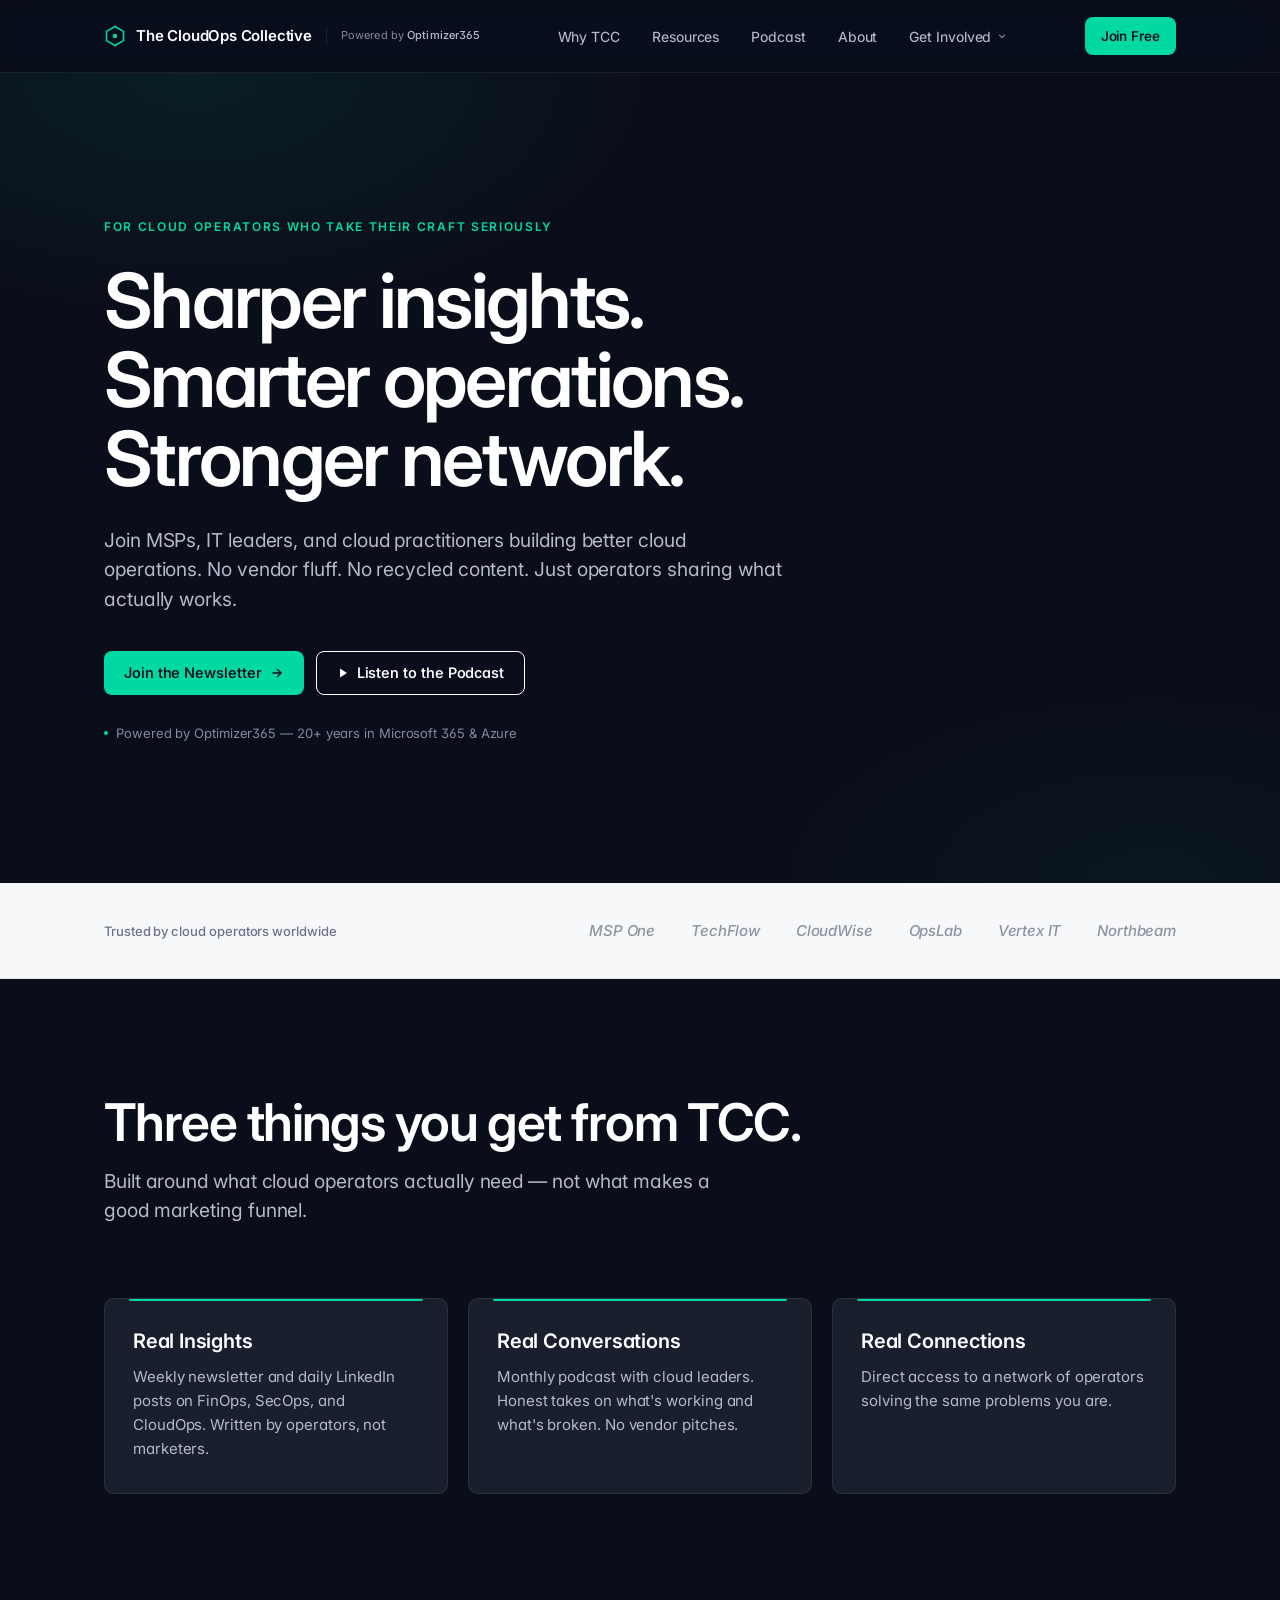
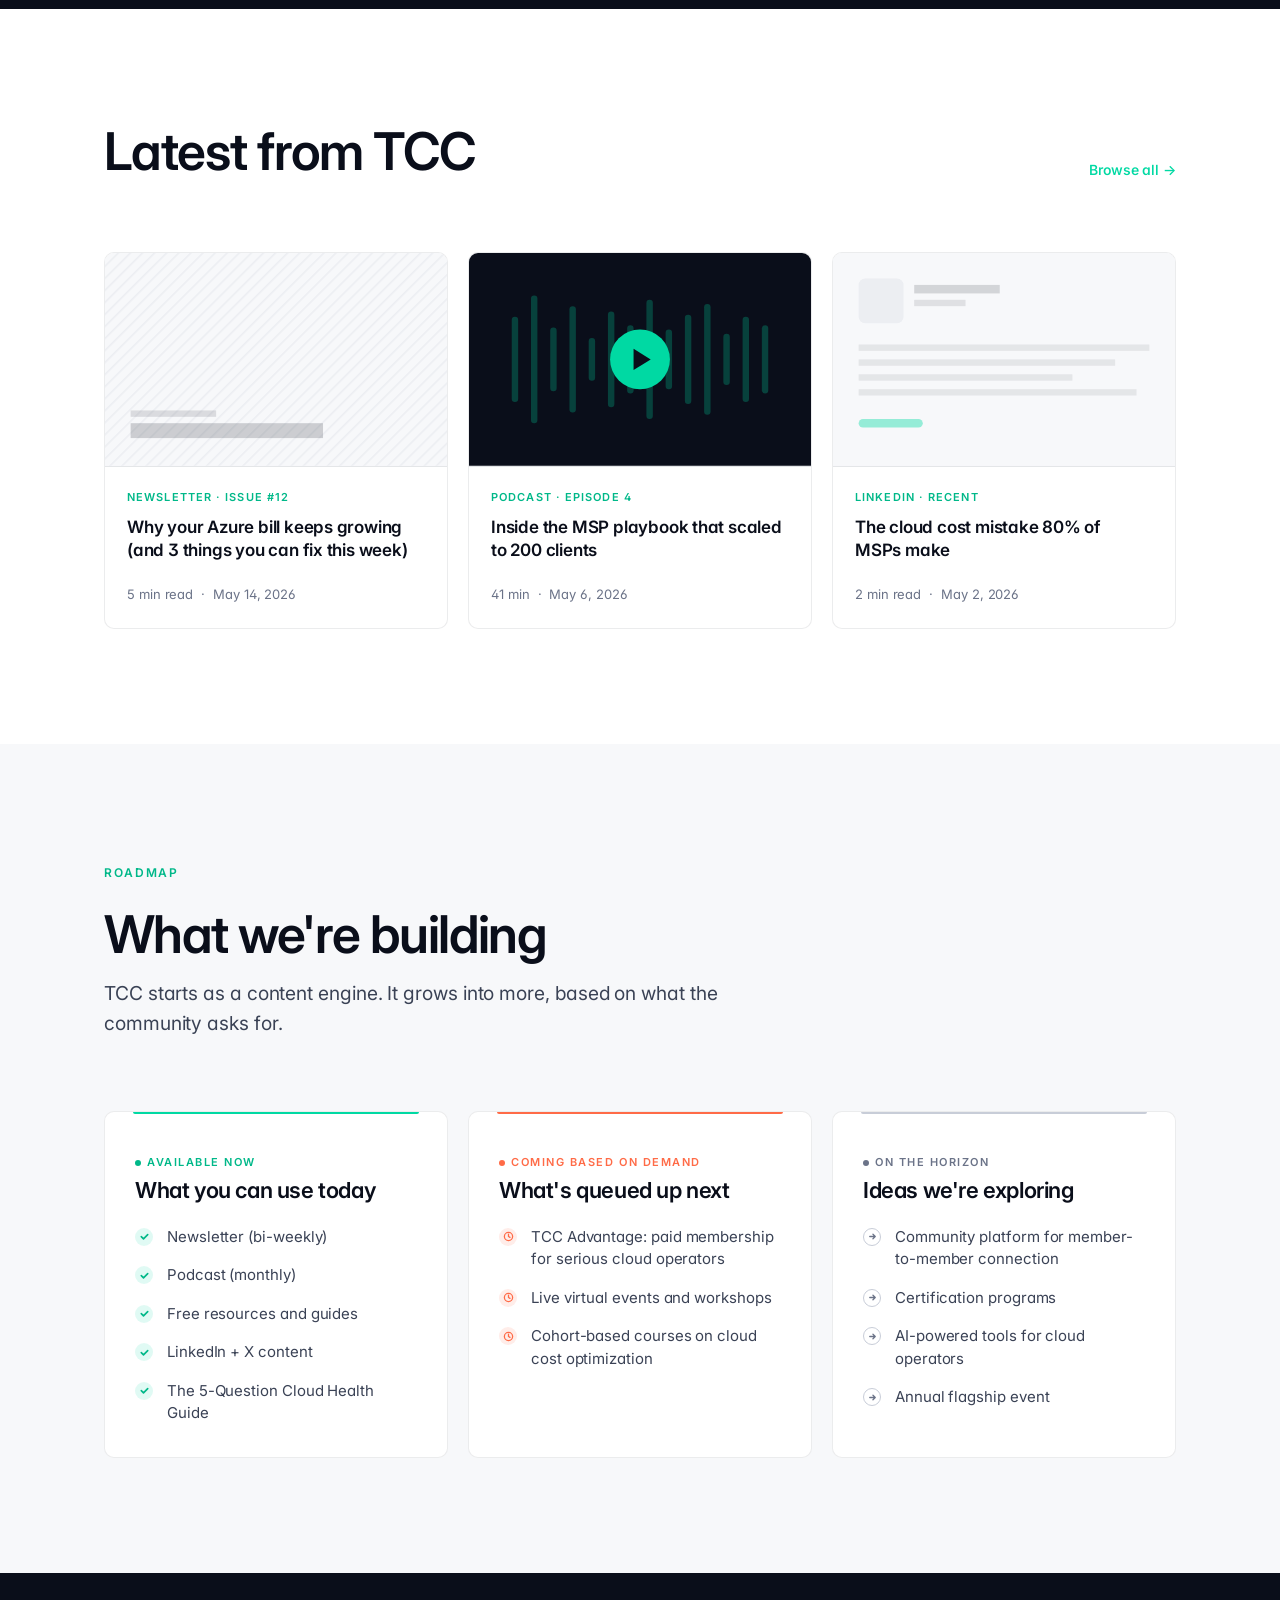
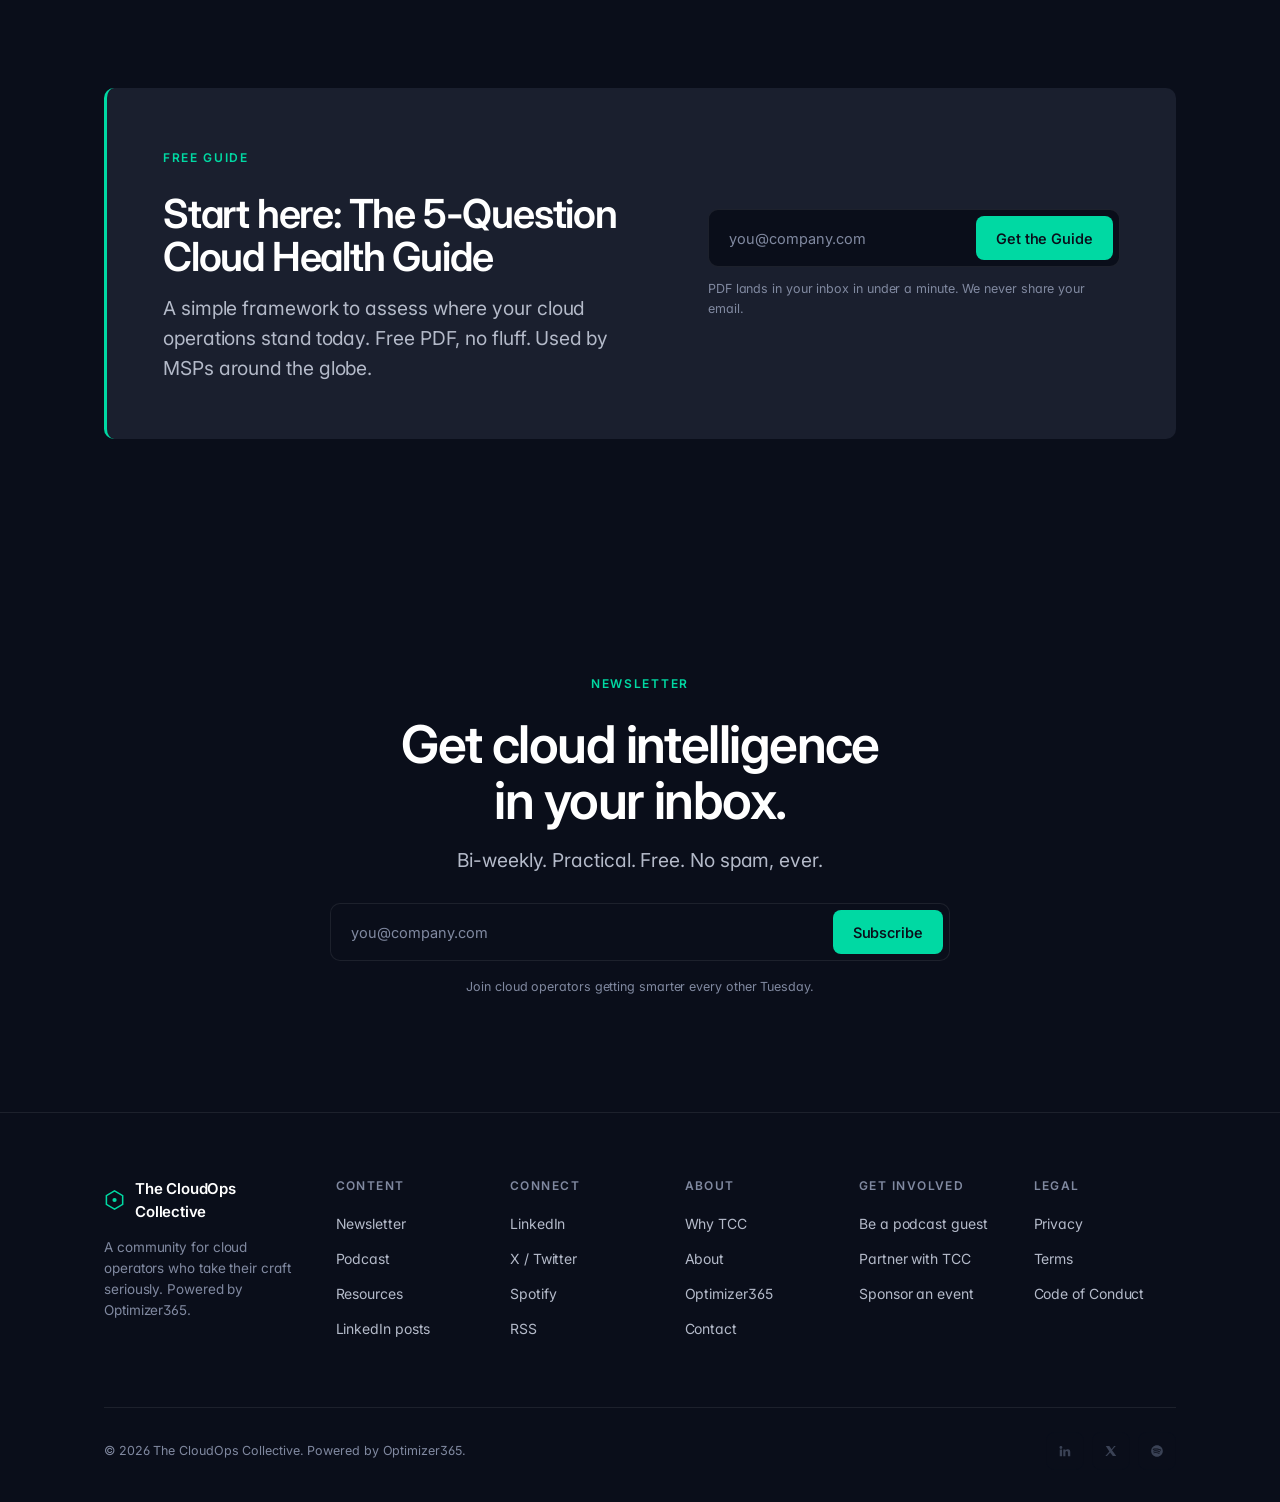
==== index.html @ e5b8a20f "Add files via upload" ====
<!doctype html>
<html lang="en">
<head>
  <meta charset="utf-8" />
  <meta name="viewport" content="width=device-width, initial-scale=1" />
  <title>The CloudOps Collective — Sharper insights for cloud operators</title>
  <meta name="description" content="A community for MSPs, IT leaders, and cloud practitioners. Newsletter, podcast, and resources from operators in the trenches. Powered by Optimizer365." />
  <link rel="preconnect" href="https://fonts.googleapis.com" />
  <link rel="preconnect" href="https://fonts.gstatic.com" crossorigin />
  <link href="https://fonts.googleapis.com/css2?family=Inter:wght@400;450;500;550;600;700&display=swap" rel="stylesheet" />
  <link rel="stylesheet" href="styles.css" />
</head>
<body data-screen-label="01 Homepage">

  <!-- ===== NAV ===== -->
  <header class="nav" role="banner">
    <div class="nav-inner">
      <div class="nav-brand">
        <a class="nav-logo" href="index.html" aria-label="The CloudOps Collective — Home">
          <span class="logo-mark">
            <svg viewBox="0 0 22 22" aria-hidden="true">
              <path d="M11 1.5l8.5 4.9v9.2L11 20.5 2.5 15.6V6.4L11 1.5z" fill="none" stroke="#00D9A3" stroke-width="1.6"/>
              <circle cx="11" cy="11" r="2.2" fill="#00D9A3"/>
            </svg>
          </span>
          <span>The CloudOps Collective</span>
        </a>
        <span class="nav-powered">Powered by <b>Optimizer365</b></span>
      </div>
      <nav aria-label="Primary">
        <ul class="nav-links">
          <li><a href="why.html">Why TCC</a></li>
          <li><a href="resources.html">Resources</a></li>
          <li><a href="podcast.html">Podcast</a></li>
          <li><a href="about.html">About</a></li>
          <li class="nav-item-dropdown">
            <a href="#" class="nav-dropdown-trigger" aria-haspopup="true" aria-expanded="false">Get Involved<svg class="chev" viewBox="0 0 12 12" fill="none" aria-hidden="true"><path d="M3 5l3 3 3-3" stroke="currentColor" stroke-width="1.5" stroke-linecap="round" stroke-linejoin="round"/></svg></a>
            <div class="nav-dropdown" role="menu">
              <a class="nav-dropdown-item" href="podcast-guest.html" role="menuitem">
                <span class="dd-icon"><svg viewBox="0 0 24 24" fill="none" aria-hidden="true"><rect x="9" y="3" width="6" height="12" rx="3" stroke="currentColor" stroke-width="1.6"/><path d="M5 11a7 7 0 0014 0M12 18v3M9 21h6" stroke="currentColor" stroke-width="1.6" stroke-linecap="round"/></svg></span>
                <span class="dd-text"><b>Be a podcast guest</b><em>Share your story on the show</em></span>
              </a>
              <a class="nav-dropdown-item" href="partner.html" role="menuitem">
                <span class="dd-icon"><svg viewBox="0 0 24 24" fill="none" aria-hidden="true"><path d="M3 12l4-4 3 3 4-4 4 4 3-3" stroke="currentColor" stroke-width="1.6" stroke-linecap="round" stroke-linejoin="round"/><path d="M12 11l2 2-2 2-2-2 2-2z" stroke="currentColor" stroke-width="1.6" stroke-linejoin="round"/><path d="M9 16l3 3 3-3" stroke="currentColor" stroke-width="1.6" stroke-linecap="round" stroke-linejoin="round"/></svg></span>
                <span class="dd-text"><b>Partner with TCC</b><em>Collaborate on content and events</em></span>
              </a>
              <a class="nav-dropdown-item" href="sponsor-event.html" role="menuitem">
                <span class="dd-icon"><svg viewBox="0 0 24 24" fill="none" aria-hidden="true"><rect x="4" y="5" width="16" height="15" rx="2" stroke="currentColor" stroke-width="1.6"/><path d="M4 9h16M9 3v4M15 3v4" stroke="currentColor" stroke-width="1.6" stroke-linecap="round"/></svg></span>
                <span class="dd-text"><b>Sponsor an event</b><em>Roundtables, meetups, summit</em></span>
              </a>
            </div>
          </li>
        </ul>
      </nav>
      <div class="nav-cta">
        <a class="btn btn-primary btn-sm" href="#newsletter">Join Free</a>
        <button class="nav-toggle" aria-label="Toggle menu" aria-expanded="false"><span></span></button>
      </div>
    </div>
  </header>

  <!-- ===== HERO ===== -->
  <section class="hero bg-dark">
    <div class="container hero-inner">
      <span class="eyebrow reveal">For cloud operators who take their craft seriously</span>
      <h1 class="h-hero reveal">Sharper insights.<br/>Smarter operations.<br/>Stronger network.</h1>
      <p class="lede reveal" style="margin-top:28px; max-width:680px;">
        Join MSPs, IT leaders, and cloud practitioners building better cloud operations.
        No vendor fluff. No recycled content. Just operators sharing what actually works.
      </p>
      <div class="btn-row reveal" style="margin-top:36px;">
        <a class="btn btn-primary" href="#newsletter">
          Join the Newsletter
          <svg width="14" height="14" viewBox="0 0 14 14" fill="none" aria-hidden="true"><path d="M3 7h8m0 0L7.5 3.5M11 7l-3.5 3.5" stroke="currentColor" stroke-width="1.5" stroke-linecap="round" stroke-linejoin="round"/></svg>
        </a>
        <a class="btn btn-outline" href="podcast.html">
          <svg width="12" height="12" viewBox="0 0 12 12" fill="currentColor" aria-hidden="true"><path d="M3 1.5v9l7-4.5z"/></svg>
          Listen to the Podcast
        </a>
      </div>
      <div class="hero-meta reveal">
        <span class="dot"></span>
        Powered by Optimizer365 — 20+ years in Microsoft 365 &amp; Azure
      </div>
    </div>
  </section>

  <!-- ===== TRUST STRIP ===== -->
  <section class="bg-soft trust">
    <div class="container">
      <div class="trust-inner">
        <span class="trust-label">Trusted by cloud operators worldwide</span>
        <div class="trust-logos">
          <span>MSP One</span>
          <span>TechFlow</span>
          <span>CloudWise</span>
          <span>OpsLab</span>
          <span>Vertex IT</span>
          <span>Northbeam</span>
        </div>
      </div>
    </div>
  </section>

  <!-- ===== WHAT YOU GET ===== -->
  <section class="bg-dark">
    <div class="container">
      <div class="section-head reveal">
        <h2 class="h-section">Three things you get from TCC.</h2>
        <p class="lede">Built around what cloud operators actually need — not what makes a good marketing funnel.</p>
      </div>
      <div class="cards-3">
        <article class="card reveal">
          <h3 class="h-card">Real Insights</h3>
          <p class="card-body">Weekly newsletter and daily LinkedIn posts on FinOps, SecOps, and CloudOps. Written by operators, not marketers.</p>
        </article>
        <article class="card reveal">
          <h3 class="h-card">Real Conversations</h3>
          <p class="card-body">Monthly podcast with cloud leaders. Honest takes on what's working and what's broken. No vendor pitches.</p>
        </article>
        <article class="card reveal">
          <h3 class="h-card">Real Connections</h3>
          <p class="card-body">Direct access to a network of operators solving the same problems you are.</p>
        </article>
      </div>
    </div>
  </section>

  <!-- ===== LATEST CONTENT ===== -->
  <section class="bg-light">
    <div class="container">
      <div class="section-head reveal" style="display:flex; align-items:flex-end; justify-content:space-between; gap:24px; flex-wrap:wrap; max-width:none;">
        <h2 class="h-section" style="margin-bottom:0;">Latest from TCC</h2>
        <a class="btn-ghost" href="resources.html">Browse all →</a>
      </div>
      <div class="content-grid">
        <a class="content-card reveal" href="#">
          <div class="content-thumb">
            <svg viewBox="0 0 320 200" preserveAspectRatio="none" aria-hidden="true">
              <defs><pattern id="p1" width="8" height="8" patternUnits="userSpaceOnUse" patternTransform="rotate(45)"><line x1="0" y1="0" x2="0" y2="8" stroke="#ECEEF2" stroke-width="3"/></pattern></defs>
              <rect width="320" height="200" fill="#F7F8FA"/>
              <rect width="320" height="200" fill="url(#p1)"/>
              <rect x="24" y="148" width="80" height="6" fill="#0A0E1A" opacity="0.12"/>
              <rect x="24" y="160" width="180" height="14" fill="#0A0E1A" opacity="0.18"/>
            </svg>
          </div>
          <div class="content-body">
            <span class="tag">Newsletter · Issue #12</span>
            <h3 class="content-title">Why your Azure bill keeps growing (and 3 things you can fix this week)</h3>
            <div class="content-meta">
              <span>5 min read</span>
              <span>·</span>
              <span>May 14, 2026</span>
            </div>
          </div>
        </a>
        <a class="content-card reveal" href="podcast.html">
          <div class="content-thumb">
            <svg viewBox="0 0 320 200" preserveAspectRatio="none" aria-hidden="true">
              <rect width="320" height="200" fill="#0A0E1A"/>
              <g opacity="0.25">
                <rect x="40" y="60" width="6" height="80" rx="3" fill="#00D9A3"/>
                <rect x="58" y="40" width="6" height="120" rx="3" fill="#00D9A3"/>
                <rect x="76" y="70" width="6" height="60" rx="3" fill="#00D9A3"/>
                <rect x="94" y="50" width="6" height="100" rx="3" fill="#00D9A3"/>
                <rect x="112" y="80" width="6" height="40" rx="3" fill="#00D9A3"/>
                <rect x="130" y="55" width="6" height="90" rx="3" fill="#00D9A3"/>
                <rect x="148" y="68" width="6" height="64" rx="3" fill="#00D9A3"/>
                <rect x="166" y="44" width="6" height="112" rx="3" fill="#00D9A3"/>
                <rect x="184" y="72" width="6" height="56" rx="3" fill="#00D9A3"/>
                <rect x="202" y="58" width="6" height="84" rx="3" fill="#00D9A3"/>
                <rect x="220" y="48" width="6" height="104" rx="3" fill="#00D9A3"/>
                <rect x="238" y="76" width="6" height="48" rx="3" fill="#00D9A3"/>
                <rect x="256" y="60" width="6" height="80" rx="3" fill="#00D9A3"/>
                <rect x="274" y="68" width="6" height="64" rx="3" fill="#00D9A3"/>
              </g>
              <circle cx="160" cy="100" r="28" fill="#00D9A3"/>
              <path d="M154 90l16 10-16 10z" fill="#0A0E1A"/>
            </svg>
          </div>
          <div class="content-body">
            <span class="tag">Podcast · Episode 4</span>
            <h3 class="content-title">Inside the MSP playbook that scaled to 200 clients</h3>
            <div class="content-meta">
              <span>41 min</span>
              <span>·</span>
              <span>May 6, 2026</span>
            </div>
          </div>
        </a>
        <a class="content-card reveal" href="#">
          <div class="content-thumb">
            <svg viewBox="0 0 320 200" preserveAspectRatio="none" aria-hidden="true">
              <rect width="320" height="200" fill="#F7F8FA"/>
              <rect x="24" y="24" width="42" height="42" rx="6" fill="#ECEEF2"/>
              <rect x="76" y="30" width="80" height="8" fill="#0A0E1A" opacity="0.15"/>
              <rect x="76" y="44" width="48" height="6" fill="#0A0E1A" opacity="0.1"/>
              <rect x="24" y="86" width="272" height="6" fill="#0A0E1A" opacity="0.08"/>
              <rect x="24" y="100" width="240" height="6" fill="#0A0E1A" opacity="0.08"/>
              <rect x="24" y="114" width="200" height="6" fill="#0A0E1A" opacity="0.08"/>
              <rect x="24" y="128" width="260" height="6" fill="#0A0E1A" opacity="0.08"/>
              <rect x="24" y="156" width="60" height="8" rx="4" fill="#00D9A3" opacity="0.4"/>
            </svg>
          </div>
          <div class="content-body">
            <span class="tag">LinkedIn · Recent</span>
            <h3 class="content-title">The cloud cost mistake 80% of MSPs make</h3>
            <div class="content-meta">
              <span>2 min read</span>
              <span>·</span>
              <span>May 2, 2026</span>
            </div>
          </div>
        </a>
      </div>
    </div>
  </section>

  <!-- ===== WHAT WE'RE BUILDING ===== -->
  <section class="bg-soft">
    <div class="container">
      <div class="section-head reveal">
        <span class="eyebrow" style="color:var(--mint-deep);">Roadmap</span>
        <h2 class="h-section">What we're building</h2>
        <p class="lede">TCC starts as a content engine. It grows into more, based on what the community asks for.</p>
      </div>
      <div class="roadmap">
        <div class="rm-col mint reveal">
          <span class="rm-eyebrow"><span class="pulse"></span>Available now</span>
          <h3>What you can use today</h3>
          <ul class="rm-list">
            <li><span class="rm-icon"><svg viewBox="0 0 12 12" fill="none" aria-hidden="true"><path d="M2.5 6.2l2.4 2.4L9.5 4" stroke="currentColor" stroke-width="1.8" stroke-linecap="round" stroke-linejoin="round"/></svg></span>Newsletter (bi-weekly)</li>
            <li><span class="rm-icon"><svg viewBox="0 0 12 12" fill="none" aria-hidden="true"><path d="M2.5 6.2l2.4 2.4L9.5 4" stroke="currentColor" stroke-width="1.8" stroke-linecap="round" stroke-linejoin="round"/></svg></span>Podcast (monthly)</li>
            <li><span class="rm-icon"><svg viewBox="0 0 12 12" fill="none" aria-hidden="true"><path d="M2.5 6.2l2.4 2.4L9.5 4" stroke="currentColor" stroke-width="1.8" stroke-linecap="round" stroke-linejoin="round"/></svg></span>Free resources and guides</li>
            <li><span class="rm-icon"><svg viewBox="0 0 12 12" fill="none" aria-hidden="true"><path d="M2.5 6.2l2.4 2.4L9.5 4" stroke="currentColor" stroke-width="1.8" stroke-linecap="round" stroke-linejoin="round"/></svg></span>LinkedIn + X content</li>
            <li><span class="rm-icon"><svg viewBox="0 0 12 12" fill="none" aria-hidden="true"><path d="M2.5 6.2l2.4 2.4L9.5 4" stroke="currentColor" stroke-width="1.8" stroke-linecap="round" stroke-linejoin="round"/></svg></span>The 5-Question Cloud Health Guide</li>
          </ul>
        </div>
        <div class="rm-col orange reveal">
          <span class="rm-eyebrow"><span class="pulse"></span>Coming based on demand</span>
          <h3>What's queued up next</h3>
          <ul class="rm-list">
            <li><span class="rm-icon"><svg viewBox="0 0 12 12" fill="none" aria-hidden="true"><circle cx="6" cy="6" r="4.5" stroke="currentColor" stroke-width="1.4"/><path d="M6 3.5V6l1.6 1" stroke="currentColor" stroke-width="1.4" stroke-linecap="round"/></svg></span>TCC Advantage: paid membership for serious cloud operators</li>
            <li><span class="rm-icon"><svg viewBox="0 0 12 12" fill="none" aria-hidden="true"><circle cx="6" cy="6" r="4.5" stroke="currentColor" stroke-width="1.4"/><path d="M6 3.5V6l1.6 1" stroke="currentColor" stroke-width="1.4" stroke-linecap="round"/></svg></span>Live virtual events and workshops</li>
            <li><span class="rm-icon"><svg viewBox="0 0 12 12" fill="none" aria-hidden="true"><circle cx="6" cy="6" r="4.5" stroke="currentColor" stroke-width="1.4"/><path d="M6 3.5V6l1.6 1" stroke="currentColor" stroke-width="1.4" stroke-linecap="round"/></svg></span>Cohort-based courses on cloud cost optimization</li>
          </ul>
        </div>
        <div class="rm-col muted reveal">
          <span class="rm-eyebrow"><span class="pulse"></span>On the horizon</span>
          <h3>Ideas we're exploring</h3>
          <ul class="rm-list">
            <li><span class="rm-icon"><svg viewBox="0 0 12 12" fill="none" aria-hidden="true"><path d="M3 6h6m0 0L6.5 3.5M9 6L6.5 8.5" stroke="currentColor" stroke-width="1.4" stroke-linecap="round" stroke-linejoin="round"/></svg></span>Community platform for member-to-member connection</li>
            <li><span class="rm-icon"><svg viewBox="0 0 12 12" fill="none" aria-hidden="true"><path d="M3 6h6m0 0L6.5 3.5M9 6L6.5 8.5" stroke="currentColor" stroke-width="1.4" stroke-linecap="round" stroke-linejoin="round"/></svg></span>Certification programs</li>
            <li><span class="rm-icon"><svg viewBox="0 0 12 12" fill="none" aria-hidden="true"><path d="M3 6h6m0 0L6.5 3.5M9 6L6.5 8.5" stroke="currentColor" stroke-width="1.4" stroke-linecap="round" stroke-linejoin="round"/></svg></span>AI-powered tools for cloud operators</li>
            <li><span class="rm-icon"><svg viewBox="0 0 12 12" fill="none" aria-hidden="true"><path d="M3 6h6m0 0L6.5 3.5M9 6L6.5 8.5" stroke="currentColor" stroke-width="1.4" stroke-linecap="round" stroke-linejoin="round"/></svg></span>Annual flagship event</li>
          </ul>
        </div>
      </div>
    </div>
  </section>

  <!-- ===== LEAD MAGNET ===== -->
  <section class="bg-dark">
    <div class="container">
      <div class="lead-magnet reveal">
        <div>
          <span class="eyebrow">FREE GUIDE</span>
          <h2 class="h-section" style="font-size: clamp(28px, 3.4vw, 40px);">Start here: The 5-Question Cloud Health Guide</h2>
          <p class="lede" style="margin-top:14px;">A simple framework to assess where your cloud operations stand today. Free PDF, no fluff. Used by MSPs around the globe.</p>
        </div>
        <div>
          <form class="email-form" novalidate>
            <input type="email" placeholder="you@company.com" aria-label="Email address" required />
            <button type="submit" class="btn btn-primary">Get the Guide</button>
          </form>
          <p class="form-note">PDF lands in your inbox in under a minute. We never share your email.</p>
        </div>
      </div>
    </div>
  </section>

  <!-- ===== NEWSLETTER CTA ===== -->
  <section class="bg-dark" id="newsletter">
    <div class="container">
      <div class="newsletter-cta reveal">
        <span class="eyebrow">NEWSLETTER</span>
        <h2 class="h-section">Get cloud intelligence in your inbox.</h2>
        <p class="lede">Bi-weekly. Practical. Free. No spam, ever.</p>
        <form class="email-form" novalidate>
          <input type="email" placeholder="you@company.com" aria-label="Email address" required />
          <button type="submit" class="btn btn-primary">Subscribe</button>
        </form>
        <p class="form-note" style="text-align:center; margin-top:16px;">Join cloud operators getting smarter every other Tuesday.</p>
      </div>
    </div>
  </section>

  <!-- ===== FOOTER ===== -->
  <footer class="footer">
    <div class="container">
      <div class="footer-grid">
        <div class="footer-brand">
          <a class="nav-logo" href="index.html">
            <span class="logo-mark">
              <svg viewBox="0 0 22 22" aria-hidden="true">
                <path d="M11 1.5l8.5 4.9v9.2L11 20.5 2.5 15.6V6.4L11 1.5z" fill="none" stroke="#00D9A3" stroke-width="1.6"/>
                <circle cx="11" cy="11" r="2.2" fill="#00D9A3"/>
              </svg>
            </span>
            <span>The CloudOps Collective</span>
          </a>
          <p class="footer-tag">A community for cloud operators who take their craft seriously. Powered by Optimizer365.</p>
        </div>
        <div class="footer-col">
          <h5>Content</h5>
          <ul>
            <li><a href="#newsletter">Newsletter</a></li>
            <li><a href="podcast.html">Podcast</a></li>
            <li><a href="resources.html">Resources</a></li>
            <li><a href="https://www.linkedin.com/company/the-cloudops-collective" target="_blank" rel="noopener">LinkedIn posts</a></li>
          </ul>
        </div>
        <div class="footer-col">
          <h5>Connect</h5>
          <ul>
            <li><a href="#">LinkedIn</a></li>
            <li><a href="#">X / Twitter</a></li>
            <li><a href="#">Spotify</a></li>
            <li><a href="#">RSS</a></li>
          </ul>
        </div>
        <div class="footer-col">
          <h5>About</h5>
          <ul>
            <li><a href="why.html">Why TCC</a></li>
            <li><a href="about.html">About</a></li>
            <li><a href="#">Optimizer365</a></li>
            <li><a href="mailto:hello@thecloudopscollective.com">Contact</a></li>
          </ul>
        </div>
        <div class="footer-col"><h5>Get Involved</h5><ul><li><a href="podcast-guest.html">Be a podcast guest</a></li><li><a href="partner.html">Partner with TCC</a></li><li><a href="sponsor-event.html">Sponsor an event</a></li></ul></div>
        <div class="footer-col">
          <h5>Legal</h5>
          <ul>
            <li><a href="legal.html#privacy">Privacy</a></li>
            <li><a href="legal.html#terms">Terms</a></li>
            <li><a href="legal.html#code-of-conduct">Code of Conduct</a></li>
          </ul>
        </div>
      </div>
      <div class="footer-bottom">
        <small>© 2026 The CloudOps Collective. Powered by Optimizer365.</small>
        <div class="footer-socials">
          <a class="social-link" href="#" aria-label="LinkedIn"><svg width="14" height="14" viewBox="0 0 24 24" fill="currentColor" aria-hidden="true"><path d="M4.98 3.5a2.5 2.5 0 11.02 5.001A2.5 2.5 0 014.98 3.5zM3 9.5h4V21H3V9.5zm6 0h3.83v1.57h.05c.53-1 1.84-2.07 3.78-2.07C20.7 9 21 11.45 21 14.27V21h-4v-5.96c0-1.42-.03-3.25-1.98-3.25-1.98 0-2.29 1.55-2.29 3.15V21H9V9.5z"/></svg></a>
          <a class="social-link" href="#" aria-label="X"><svg width="12" height="12" viewBox="0 0 24 24" fill="currentColor" aria-hidden="true"><path d="M18.244 2H21.5l-7.5 8.57L22.5 22h-6.84l-5.36-7.02L4 22H.74l8.04-9.18L1.5 2h7.02l4.85 6.41L18.244 2z"/></svg></a>
          <a class="social-link" href="#" aria-label="Spotify"><svg width="14" height="14" viewBox="0 0 24 24" fill="currentColor" aria-hidden="true"><path d="M12 2C6.5 2 2 6.5 2 12s4.5 10 10 10 10-4.5 10-10S17.5 2 12 2zm4.3 14.4a.6.6 0 01-.85.22c-2.33-1.42-5.26-1.74-8.72-.95a.62.62 0 11-.27-1.2c3.78-.86 7.03-.49 9.62 1.08.3.18.4.55.22.85zm1.15-2.55a.78.78 0 01-1.07.27c-2.67-1.64-6.74-2.12-9.9-1.16a.78.78 0 11-.45-1.49c3.6-1.1 8.09-.56 11.15 1.32.37.22.49.7.27 1.06zm.1-2.66c-3.2-1.9-8.49-2.07-11.55-1.14a.94.94 0 11-.55-1.8c3.5-1.06 9.34-.85 13.02 1.33a.94.94 0 11-.93 1.61z"/></svg></a>
        </div>
      </div>
    </div>
  </footer>

  <script src="site.js"></script>
</body>
</html>
---- styles.css ----
/* The CloudOps Collective — shared styles */

* {
  box-sizing: border-box;
  margin: 0;
  padding: 0;
}

:root {
  --dark-1: #0A0E1A;
  --dark-2: #1A1F2E;
  --dark-3: #242A3C;
  --light-1: #FFFFFF;
  --light-2: #F7F8FA;
  --light-3: #ECEEF2;

  --text-on-dark: #FFFFFF;
  --text-on-dark-2: #B4BAC9;
  --text-on-dark-3: #8089A0;

  --text-on-light: #0A0E1A;
  --text-on-light-2: #3A4255;
  --text-on-light-3: #6B7388;

  --mint: #00D9A3;
  --mint-deep: #00B889;
  --orange: #FF6B47;

  --border-dark: rgba(255, 255, 255, 0.08);
  --border-light: rgba(10, 14, 26, 0.08);

  --radius: 6px;
  --radius-lg: 10px;

  --max-w: 1200px;
  --pad-x: clamp(20px, 5vw, 64px);

  --font: "Inter", "DM Sans", "Helvetica Neue", Helvetica, Arial, sans-serif;
}

html {
  scroll-behavior: smooth;
  -webkit-text-size-adjust: 100%;
}

body {
  font-family: var(--font);
  font-feature-settings: "ss01", "cv11";
  background: var(--dark-1);
  color: var(--text-on-dark);
  line-height: 1.55;
  font-size: 16px;
  -webkit-font-smoothing: antialiased;
  -moz-osx-font-smoothing: grayscale;
  letter-spacing: -0.005em;
}

a {
  color: inherit;
  text-decoration: none;
}

button {
  font-family: inherit;
  border: none;
  background: none;
  cursor: pointer;
  color: inherit;
}

input {
  font-family: inherit;
  font-size: inherit;
}

img {
  max-width: 100%;
  display: block;
}

/* ===== Layout ===== */

.container {
  max-width: var(--max-w);
  margin: 0 auto;
  padding: 0 var(--pad-x);
}

section {
  padding: clamp(64px, 9vw, 120px) 0;
  position: relative;
}

.bg-dark {
  background: var(--dark-1);
  color: var(--text-on-dark);
}

.bg-dark-2 {
  background: var(--dark-2);
  color: var(--text-on-dark);
}

.bg-light {
  background: var(--light-1);
  color: var(--text-on-light);
}

.bg-soft {
  background: var(--light-2);
  color: var(--text-on-light);
}

/* ===== Typography ===== */

.eyebrow {
  font-size: 12px;
  font-weight: 600;
  letter-spacing: 0.14em;
  text-transform: uppercase;
  color: var(--mint);
  margin-bottom: 24px;
  display: inline-block;
}

h1, h2, h3, h4 {
  font-weight: 600;
  letter-spacing: -0.025em;
  line-height: 1.08;
  text-wrap: balance;
}

.h-hero {
  font-size: clamp(40px, 6.4vw, 76px);
  font-weight: 600;
  letter-spacing: -0.035em;
  line-height: 1.04;
}

.h-section {
  font-size: clamp(32px, 4.4vw, 52px);
  font-weight: 600;
  letter-spacing: -0.03em;
  line-height: 1.08;
  margin-bottom: 16px;
}

.h-card {
  font-size: 20px;
  font-weight: 600;
  letter-spacing: -0.01em;
  margin-bottom: 12px;
}

.lede {
  font-size: clamp(17px, 1.5vw, 20px);
  line-height: 1.55;
  color: var(--text-on-dark-2);
  max-width: 640px;
  font-weight: 400;
  text-wrap: pretty;
}

.bg-light .lede,
.bg-soft .lede {
  color: var(--text-on-light-2);
}

.muted-on-dark { color: var(--text-on-dark-3); }
.muted-on-light { color: var(--text-on-light-3); }

/* ===== Navigation ===== */

.nav {
  position: sticky;
  top: 0;
  z-index: 50;
  background: rgba(10, 14, 26, 0.78);
  backdrop-filter: saturate(160%) blur(14px);
  -webkit-backdrop-filter: saturate(160%) blur(14px);
  border-bottom: 1px solid var(--border-dark);
}

.nav-inner {
  display: flex;
  align-items: center;
  justify-content: space-between;
  gap: 24px;
  height: 72px;
  max-width: var(--max-w);
  margin: 0 auto;
  padding: 0 var(--pad-x);
}

.nav-brand {
  display: flex;
  align-items: center;
  gap: 14px;
  flex-shrink: 0;
}

.nav-logo {
  display: flex;
  align-items: center;
  gap: 10px;
  font-weight: 600;
  font-size: 15px;
  letter-spacing: -0.012em;
  color: var(--text-on-dark);
}

.logo-mark {
  width: 22px;
  height: 22px;
  display: inline-flex;
  align-items: center;
  justify-content: center;
  position: relative;
}

.logo-mark svg {
  width: 100%;
  height: 100%;
  display: block;
}

.nav-powered {
  font-size: 11px;
  color: var(--text-on-dark-3);
  letter-spacing: 0.01em;
  padding-left: 14px;
  border-left: 1px solid var(--border-dark);
  white-space: nowrap;
}

.nav-powered b {
  color: var(--text-on-dark-2);
  font-weight: 500;
}

.nav-links {
  display: flex;
  align-items: center;
  gap: 32px;
  list-style: none;
}

.nav-links a {
  font-size: 14px;
  color: var(--text-on-dark-2);
  font-weight: 450;
  transition: color 0.15s ease;
}

.nav-links a:hover {
  color: var(--text-on-dark);
}

.nav-links a.active {
  color: var(--text-on-dark);
}

.nav-cta {
  display: flex;
  align-items: center;
  gap: 12px;
}

.nav-toggle {
  display: none;
  width: 40px;
  height: 40px;
  align-items: center;
  justify-content: center;
  border-radius: 6px;
  border: 1px solid var(--border-dark);
}

.nav-toggle span {
  display: block;
  width: 18px;
  height: 1.5px;
  background: var(--text-on-dark);
  position: relative;
}

.nav-toggle span::before,
.nav-toggle span::after {
  content: "";
  position: absolute;
  left: 0;
  width: 18px;
  height: 1.5px;
  background: var(--text-on-dark);
  transition: transform 0.2s ease, top 0.2s ease;
}

.nav-toggle span::before { top: -6px; }
.nav-toggle span::after  { top: 6px; }

.nav.is-open .nav-toggle span { background: transparent; }
.nav.is-open .nav-toggle span::before { top: 0; transform: rotate(45deg); }
.nav.is-open .nav-toggle span::after  { top: 0; transform: rotate(-45deg); }

@media (max-width: 900px) {
  .nav-powered { display: none; }
  .nav-links {
    position: fixed;
    inset: 72px 0 auto 0;
    flex-direction: column;
    align-items: stretch;
    background: var(--dark-1);
    border-bottom: 1px solid var(--border-dark);
    padding: 16px var(--pad-x) 24px;
    gap: 0;
    transform: translateY(-110%);
    transition: transform 0.25s ease;
    z-index: 49;
  }
  .nav-links a {
    padding: 14px 0;
    border-bottom: 1px solid var(--border-dark);
    font-size: 16px;
  }
  .nav.is-open .nav-links { transform: translateY(0); }
  .nav-toggle { display: inline-flex; }
  .nav-cta .btn-secondary { display: none; }
}

/* ===== Nav dropdown ===== */

.nav-item-dropdown {
  position: relative;
}

.nav-dropdown-trigger {
  display: inline-flex !important;
  align-items: center;
  gap: 6px;
  cursor: pointer;
}

.nav-dropdown-trigger .chev {
  width: 10px;
  height: 10px;
  transition: transform 0.2s ease;
  opacity: 0.7;
}

.nav-item-dropdown:hover .chev,
.nav-item-dropdown.is-open .chev {
  transform: rotate(180deg);
}

/* Invisible bridge so cursor can cross gap without losing hover */
.nav-item-dropdown::after {
  content: "";
  position: absolute;
  top: 100%;
  left: 0;
  right: 0;
  height: 16px;
}

.nav-dropdown {
  position: absolute;
  top: calc(100% + 14px);
  left: 50%;
  transform: translateX(-50%) translateY(-6px);
  min-width: 340px;
  background: var(--light-1);
  border-radius: 12px;
  border: 1px solid var(--border-light);
  box-shadow: 0 24px 60px -20px rgba(10, 14, 26, 0.35), 0 4px 12px -4px rgba(10, 14, 26, 0.12);
  padding: 10px;
  opacity: 0;
  visibility: hidden;
  pointer-events: none;
  transition: opacity 0.18s ease, transform 0.18s ease, visibility 0.18s;
  z-index: 60;
}

.nav-item-dropdown:hover .nav-dropdown,
.nav-item-dropdown:focus-within .nav-dropdown,
.nav-item-dropdown.is-open .nav-dropdown {
  opacity: 1;
  visibility: visible;
  pointer-events: auto;
  transform: translateX(-50%) translateY(0);
}

.nav-dropdown-item {
  display: grid !important;
  grid-template-columns: 36px 1fr !important;
  gap: 12px !important;
  padding: 12px 14px !important;
  border-radius: 8px;
  align-items: center;
  transition: background 0.15s ease;
  border: none !important;
  font-size: 14px !important;
}

.nav-dropdown-item:hover { background: var(--light-2); }

.dd-icon {
  width: 36px;
  height: 36px;
  border-radius: 8px;
  background: var(--light-2);
  border: 1px solid var(--border-light);
  display: flex;
  align-items: center;
  justify-content: center;
  color: var(--text-on-light);
}

.dd-icon svg { width: 18px; height: 18px; }

.dd-text {
  display: flex;
  flex-direction: column;
  gap: 2px;
  min-width: 0;
}

.dd-text b {
  font-size: 14.5px;
  font-weight: 550;
  color: var(--text-on-light);
  letter-spacing: -0.005em;
}

.dd-text em {
  font-style: normal;
  font-size: 12.5px;
  color: var(--text-on-light-3);
  font-weight: 400;
}

@media (max-width: 900px) {
  .nav-item-dropdown::after { display: none; }
  .nav-dropdown {
    position: static;
    transform: none;
    opacity: 1;
    visibility: visible;
    pointer-events: auto;
    min-width: 0;
    background: transparent;
    border: none;
    box-shadow: none;
    padding: 0;
    display: none;
    margin-bottom: 10px;
  }
  .nav-item-dropdown.is-open .nav-dropdown { display: block; }
  .nav-item-dropdown:hover .nav-dropdown:not(.is-open) { display: none; }
  .nav-dropdown-item {
    padding: 12px 0 !important;
    border-bottom: 1px dashed var(--border-dark) !important;
  }
  .nav-dropdown-item:hover { background: transparent; }
  .dd-icon {
    background: rgba(255,255,255,0.04);
    border-color: var(--border-dark);
    color: var(--text-on-dark);
  }
  .dd-text b { color: var(--text-on-dark); }
  .dd-text em { color: var(--text-on-dark-3); }
  .nav-dropdown-trigger { width: 100%; justify-content: space-between; }
}

/* ===== Forms ===== */

.form {
  display: flex;
  flex-direction: column;
  gap: 18px;
  max-width: 640px;
}

.form-row {
  display: grid;
  grid-template-columns: 1fr 1fr;
  gap: 18px;
}

@media (max-width: 640px) {
  .form-row { grid-template-columns: 1fr; }
}

.field {
  display: flex;
  flex-direction: column;
  gap: 8px;
}

.field-label {
  font-size: 13px;
  font-weight: 550;
  letter-spacing: -0.005em;
  color: var(--text-on-light);
}

.bg-dark .field-label,
.bg-dark-2 .field-label { color: var(--text-on-dark); }

.field-input,
.field-textarea,
.field-select {
  width: 100%;
  background: var(--light-1);
  border: 1px solid var(--border-light);
  border-radius: 8px;
  padding: 12px 14px;
  font-size: 14.5px;
  color: var(--text-on-light);
  font-family: inherit;
  outline: none;
  transition: border-color 0.15s ease, box-shadow 0.15s ease, background 0.15s ease;
  resize: vertical;
}

.field-input::placeholder,
.field-textarea::placeholder {
  color: var(--text-on-light-3);
}

.field-input:focus,
.field-textarea:focus,
.field-select:focus {
  border-color: rgba(0, 217, 163, 0.55);
  box-shadow: 0 0 0 3px rgba(0, 217, 163, 0.14);
}

.field-textarea { line-height: 1.5; min-height: 96px; }

.field-select {
  appearance: none;
  -webkit-appearance: none;
  background-image: url("data:image/svg+xml;utf8,<svg xmlns='http://www.w3.org/2000/svg' viewBox='0 0 12 12' fill='none'><path d='M3 5l3 3 3-3' stroke='%236B7388' stroke-width='1.5' stroke-linecap='round' stroke-linejoin='round'/></svg>");
  background-repeat: no-repeat;
  background-position: right 14px center;
  background-size: 12px 12px;
  padding-right: 38px;
  cursor: pointer;
}

.bg-dark .field-input,
.bg-dark .field-textarea,
.bg-dark .field-select,
.bg-dark-2 .field-input,
.bg-dark-2 .field-textarea,
.bg-dark-2 .field-select {
  background: var(--dark-1);
  border-color: var(--border-dark);
  color: var(--text-on-dark);
}

.bg-dark .field-input::placeholder,
.bg-dark .field-textarea::placeholder,
.bg-dark-2 .field-input::placeholder,
.bg-dark-2 .field-textarea::placeholder { color: var(--text-on-dark-3); }

.field-hint {
  font-size: 12.5px;
  color: var(--text-on-light-3);
  margin-top: 4px;
}

.bg-dark .field-hint,
.bg-dark-2 .field-hint { color: var(--text-on-dark-3); }

.field-checkboxes {
  display: grid;
  grid-template-columns: repeat(2, 1fr);
  gap: 10px;
}

@media (max-width: 560px) {
  .field-checkboxes { grid-template-columns: 1fr; }
}

.check {
  display: flex;
  align-items: center;
  gap: 10px;
  padding: 12px 14px;
  background: var(--light-1);
  border: 1px solid var(--border-light);
  border-radius: 8px;
  font-size: 14px;
  color: var(--text-on-light);
  cursor: pointer;
  transition: border-color 0.15s ease, background 0.15s ease;
}

.check input { accent-color: var(--mint-deep); width: 14px; height: 14px; cursor: pointer; }
.check:hover { border-color: rgba(0, 217, 163, 0.4); }
.check:has(input:checked) { border-color: rgba(0, 217, 163, 0.6); background: rgba(0, 217, 163, 0.04); }

.bg-dark .check,
.bg-dark-2 .check {
  background: var(--dark-1);
  border-color: var(--border-dark);
  color: var(--text-on-dark);
}

.bg-dark .check:has(input:checked),
.bg-dark-2 .check:has(input:checked) {
  background: rgba(0, 217, 163, 0.08);
  border-color: rgba(0, 217, 163, 0.5);
}

.form-toast {
  margin-top: 18px;
  padding: 14px 16px;
  border-radius: 8px;
  background: rgba(0, 217, 163, 0.1);
  border: 1px solid rgba(0, 217, 163, 0.3);
  color: var(--mint-deep);
  font-size: 14px;
  font-weight: 500;
  display: none;
}

.bg-dark .form-toast,
.bg-dark-2 .form-toast { color: var(--mint); }

.form-toast.show { display: block; }

/* ===== Process steps (numbered, 2x2) ===== */

.steps {
  display: grid;
  grid-template-columns: repeat(2, 1fr);
  gap: 28px;
  max-width: 940px;
}

@media (max-width: 760px) {
  .steps { grid-template-columns: 1fr; }
}

.step {
  display: grid;
  grid-template-columns: 64px 1fr;
  gap: 20px;
  padding: 24px 0 0;
  border-top: 1px solid var(--border-dark);
}

.bg-light .step,
.bg-soft .step { border-top-color: var(--border-light); }

.step .n {
  font-size: 28px;
  font-weight: 600;
  color: var(--mint);
  letter-spacing: -0.01em;
  font-variant-numeric: tabular-nums;
  line-height: 1;
  padding-top: 2px;
}

.step h4 {
  font-size: 18px;
  font-weight: 600;
  letter-spacing: -0.012em;
  margin-bottom: 8px;
  color: inherit;
}

.step p {
  font-size: 15px;
  line-height: 1.55;
  color: var(--text-on-dark-2);
}

.bg-light .step p,
.bg-soft .step p { color: var(--text-on-light-2); }

/* ===== Partner cards (horizontal) ===== */

.partner-list {
  display: grid;
  grid-template-columns: 1fr;
  gap: 16px;
}

.partner-row {
  background: var(--light-1);
  border: 1px solid var(--border-light);
  border-left: 3px solid var(--mint);
  border-radius: var(--radius-lg);
  padding: 28px 32px;
  display: grid;
  grid-template-columns: 220px 1fr;
  gap: 32px;
  align-items: start;
  transition: transform 0.2s ease, box-shadow 0.25s ease;
}

@media (max-width: 720px) {
  .partner-row { grid-template-columns: 1fr; gap: 12px; padding: 24px 22px; }
}

.partner-row:hover {
  transform: translateY(-2px);
  box-shadow: 0 16px 36px -20px rgba(10, 14, 26, 0.18);
}

.partner-row h3 {
  font-size: 19px;
  font-weight: 600;
  letter-spacing: -0.012em;
  color: var(--text-on-light);
  line-height: 1.3;
}

.partner-row p {
  font-size: 15px;
  line-height: 1.6;
  color: var(--text-on-light-2);
}

/* ===== Criteria list ===== */

.criteria {
  display: grid;
  grid-template-columns: 1fr;
  gap: 14px;
  max-width: 760px;
}

.criteria li {
  list-style: none;
  display: grid;
  grid-template-columns: 24px 1fr;
  gap: 14px;
  align-items: center;
  padding: 18px 22px;
  background: var(--light-1);
  border: 1px solid var(--border-light);
  border-radius: 10px;
  font-size: 15.5px;
  color: var(--text-on-light);
  line-height: 1.45;
  letter-spacing: -0.005em;
}

.criteria .ck {
  width: 24px;
  height: 24px;
  border-radius: 50%;
  background: rgba(0, 217, 163, 0.12);
  color: var(--mint-deep);
  display: flex;
  align-items: center;
  justify-content: center;
}

.criteria .ck svg { width: 12px; height: 12px; }

/* ===== Sponsor tier cards ===== */

.tiers {
  display: grid;
  grid-template-columns: repeat(3, 1fr);
  gap: 20px;
}

@media (max-width: 960px) {
  .tiers { grid-template-columns: 1fr; }
}

.tier {
  background: var(--dark-2);
  border: 1px solid var(--border-dark);
  border-radius: var(--radius-lg);
  padding: 36px 30px;
  display: flex;
  flex-direction: column;
  gap: 18px;
  position: relative;
  transition: transform 0.2s ease, border-color 0.2s ease;
}

.tier::before {
  content: "";
  position: absolute;
  top: 0;
  left: 28px;
  right: 28px;
  height: 2px;
  border-radius: 0 0 2px 2px;
}

.tier.mint::before   { background: var(--mint); }
.tier.orange::before { background: var(--orange); }
.tier.gray::before   { background: #4a536b; }

.tier-eyebrow {
  font-size: 11px;
  font-weight: 600;
  letter-spacing: 0.14em;
  text-transform: uppercase;
}

.tier.mint .tier-eyebrow   { color: var(--mint); }
.tier.orange .tier-eyebrow { color: var(--orange); }
.tier.gray .tier-eyebrow   { color: var(--text-on-dark-3); }

.tier h3 {
  font-size: 24px;
  font-weight: 600;
  letter-spacing: -0.018em;
  color: var(--text-on-dark);
}

.tier-price {
  font-size: 13px;
  color: var(--text-on-dark-3);
  padding-bottom: 18px;
  border-bottom: 1px solid var(--border-dark);
}

.tier-price b {
  display: block;
  color: var(--text-on-dark);
  font-size: 18px;
  font-weight: 600;
  letter-spacing: -0.012em;
  margin-top: 4px;
}

.tier-list {
  list-style: none;
  display: flex;
  flex-direction: column;
  gap: 12px;
}

.tier-list li {
  display: grid;
  grid-template-columns: 18px 1fr;
  gap: 12px;
  align-items: flex-start;
  font-size: 14px;
  line-height: 1.55;
  color: var(--text-on-dark-2);
}

.tier-list .ck {
  width: 16px;
  height: 16px;
  margin-top: 3px;
  display: flex;
  align-items: center;
  justify-content: center;
  color: inherit;
}

.tier.mint .tier-list .ck   { color: var(--mint); }
.tier.orange .tier-list .ck { color: var(--orange); }
.tier.gray .tier-list .ck   { color: var(--text-on-dark-3); }

.tier-list .ck svg { width: 12px; height: 12px; }

/* ===== Event cards (sponsor page) ===== */

.events {
  display: grid;
  grid-template-columns: repeat(3, 1fr);
  gap: 20px;
}

@media (max-width: 960px) { .events { grid-template-columns: 1fr; } }

.event-card {
  background: var(--light-1);
  border: 1px solid var(--border-light);
  border-radius: var(--radius-lg);
  padding: 30px 28px;
  position: relative;
  display: flex;
  flex-direction: column;
  gap: 14px;
  transition: transform 0.2s ease, box-shadow 0.25s ease;
}

.event-card::before {
  content: "";
  position: absolute;
  top: 0;
  left: 26px;
  right: 26px;
  height: 2px;
  background: var(--mint);
  border-radius: 0 0 2px 2px;
}

.event-card:hover {
  transform: translateY(-3px);
  box-shadow: 0 20px 44px -22px rgba(10, 14, 26, 0.18);
}

.event-card h3 {
  font-size: 18px;
  font-weight: 600;
  letter-spacing: -0.012em;
  color: var(--text-on-light);
  line-height: 1.3;
  margin-top: 6px;
}

.event-card p {
  font-size: 14.5px;
  line-height: 1.55;
  color: var(--text-on-light-2);
}

.event-card .tag-soft {
  font-size: 11.5px;
  font-weight: 600;
  letter-spacing: 0.08em;
  text-transform: uppercase;
  color: var(--mint-deep);
  margin-top: auto;
  padding-top: 12px;
}

.event-format {
  font-size: 12.5px;
  color: var(--text-on-light-3);
  padding: 8px 12px;
  background: var(--light-2);
  border-radius: 6px;
  border: 1px solid var(--border-light);
  margin-top: -4px;
}

/* ===== Buttons ===== */

.btn {
  display: inline-flex;
  align-items: center;
  justify-content: center;
  gap: 8px;
  height: 44px;
  padding: 0 20px;
  border-radius: 8px;
  font-size: 14.5px;
  font-weight: 550;
  letter-spacing: -0.005em;
  transition: transform 0.15s ease, background 0.15s ease, color 0.15s ease, border-color 0.15s ease, box-shadow 0.2s ease;
  cursor: pointer;
  white-space: nowrap;
}

.btn-primary {
  background: var(--mint);
  color: var(--dark-1);
}

.btn-primary:hover {
  background: var(--mint-deep);
  transform: translateY(-1px);
  box-shadow: 0 8px 24px -8px rgba(0, 217, 163, 0.5);
}

.btn-outline {
  background: transparent;
  border: 1px solid var(--text-on-dark);
  color: var(--text-on-dark);
}

.btn-outline:hover {
  background: var(--text-on-dark);
  color: var(--dark-1);
  transform: translateY(-1px);
}

.bg-light .btn-outline,
.bg-soft .btn-outline {
  border-color: var(--text-on-light);
  color: var(--text-on-light);
}

.bg-light .btn-outline:hover,
.bg-soft .btn-outline:hover {
  background: var(--text-on-light);
  color: var(--light-1);
}

.btn-ghost {
  color: var(--mint);
  padding: 0;
  height: auto;
  font-size: 14px;
  font-weight: 550;
}

.btn-ghost:hover { color: var(--mint-deep); }

.btn-sm {
  height: 38px;
  padding: 0 16px;
  font-size: 13.5px;
}

.btn-row {
  display: flex;
  gap: 12px;
  flex-wrap: wrap;
}

/* ===== Hero ===== */

.hero {
  padding-top: clamp(80px, 11vw, 140px);
  padding-bottom: clamp(80px, 11vw, 140px);
  position: relative;
  overflow: hidden;
}

.hero::before {
  content: "";
  position: absolute;
  inset: 0;
  background:
    radial-gradient(ellipse 60% 50% at 15% 0%, rgba(0, 217, 163, 0.08), transparent 60%),
    radial-gradient(ellipse 50% 40% at 90% 100%, rgba(0, 217, 163, 0.04), transparent 60%);
  pointer-events: none;
}

.hero-inner { position: relative; }

.hero-meta {
  margin-top: 28px;
  font-size: 13px;
  color: var(--text-on-dark-3);
  display: flex;
  align-items: center;
  gap: 8px;
}

.hero-meta .dot {
  width: 4px;
  height: 4px;
  border-radius: 50%;
  background: var(--mint);
}

/* ===== Trust strip ===== */

.trust {
  padding: 36px 0;
  border-bottom: 1px solid var(--border-light);
}

.trust-inner {
  display: flex;
  align-items: center;
  justify-content: space-between;
  gap: 32px;
  flex-wrap: wrap;
}

.trust-label {
  font-size: 13px;
  color: var(--text-on-light-3);
  font-weight: 500;
  letter-spacing: -0.005em;
  flex-shrink: 0;
}

.trust-logos {
  display: flex;
  align-items: center;
  gap: 36px;
  flex-wrap: wrap;
  opacity: 0.55;
}

.trust-logos span {
  font-style: italic;
  font-size: 15px;
  color: var(--text-on-light-2);
  letter-spacing: -0.01em;
  font-weight: 500;
}

/* ===== Section header ===== */

.section-head {
  max-width: 720px;
  margin-bottom: clamp(48px, 6vw, 72px);
}

.section-head .lede { margin-top: 16px; }

/* ===== Cards (3-up) ===== */

.cards-3 {
  display: grid;
  grid-template-columns: repeat(3, 1fr);
  gap: 20px;
}

@media (max-width: 880px) {
  .cards-3 { grid-template-columns: 1fr; }
}

.card {
  background: var(--dark-2);
  border: 1px solid var(--border-dark);
  border-radius: var(--radius-lg);
  padding: 32px 28px;
  position: relative;
  transition: transform 0.2s ease, border-color 0.2s ease, box-shadow 0.25s ease;
}

.card::before {
  content: "";
  position: absolute;
  top: 0;
  left: 24px;
  right: 24px;
  height: 2px;
  background: var(--mint);
  border-radius: 0 0 2px 2px;
  transform-origin: center;
  transition: transform 0.25s ease;
}

.card:hover {
  transform: translateY(-3px);
  border-color: rgba(0, 217, 163, 0.25);
  box-shadow: 0 18px 40px -20px rgba(0, 217, 163, 0.18);
}

.card:hover::before { transform: scaleX(1.08); }

.bg-light .card,
.bg-soft .card {
  background: var(--light-1);
  border: 1px solid var(--border-light);
  box-shadow: 0 1px 0 rgba(10, 14, 26, 0.02);
}

.bg-light .card:hover,
.bg-soft .card:hover {
  border-color: rgba(0, 217, 163, 0.35);
  box-shadow: 0 18px 40px -20px rgba(10, 14, 26, 0.16);
}

.card-body {
  font-size: 15px;
  color: var(--text-on-dark-2);
  line-height: 1.6;
}

.bg-light .card-body,
.bg-soft .card-body { color: var(--text-on-light-2); }

/* ===== Content cards (latest, episodes, resources) ===== */

.content-grid {
  display: grid;
  grid-template-columns: repeat(3, 1fr);
  gap: 20px;
}

@media (max-width: 880px) {
  .content-grid { grid-template-columns: 1fr; }
}

.content-card {
  background: var(--light-1);
  border: 1px solid var(--border-light);
  border-radius: var(--radius-lg);
  overflow: hidden;
  display: flex;
  flex-direction: column;
  transition: transform 0.2s ease, box-shadow 0.25s ease, border-color 0.2s ease;
  cursor: pointer;
}

.content-card:hover {
  transform: translateY(-4px);
  box-shadow: 0 24px 48px -24px rgba(10, 14, 26, 0.2);
  border-color: rgba(10, 14, 26, 0.14);
}

.content-thumb {
  aspect-ratio: 16 / 10;
  background: var(--light-2);
  position: relative;
  overflow: hidden;
  border-bottom: 1px solid var(--border-light);
}

.content-thumb svg { width: 100%; height: 100%; display: block; }

.content-body {
  padding: 22px 22px 24px;
  display: flex;
  flex-direction: column;
  gap: 10px;
  flex: 1;
}

.tag {
  font-size: 11px;
  font-weight: 600;
  letter-spacing: 0.1em;
  text-transform: uppercase;
  color: var(--mint-deep);
}

.bg-dark .tag { color: var(--mint); }

.content-title {
  font-size: 17px;
  font-weight: 600;
  letter-spacing: -0.012em;
  line-height: 1.35;
  color: var(--text-on-light);
  text-wrap: pretty;
}

.content-meta {
  font-size: 13px;
  color: var(--text-on-light-3);
  margin-top: auto;
  padding-top: 12px;
  display: flex;
  align-items: center;
  gap: 8px;
}

/* ===== Roadmap columns ===== */

.roadmap {
  display: grid;
  grid-template-columns: repeat(3, 1fr);
  gap: 20px;
}

@media (max-width: 880px) {
  .roadmap { grid-template-columns: 1fr; }
}

.rm-col {
  background: var(--light-1);
  border: 1px solid var(--border-light);
  border-radius: var(--radius-lg);
  padding: 36px 30px 32px;
  position: relative;
  transition: transform 0.2s ease, box-shadow 0.25s ease, border-color 0.2s ease;
}

.rm-col:hover {
  transform: translateY(-2px);
  box-shadow: 0 18px 40px -22px rgba(10, 14, 26, 0.15);
}

.rm-col::before {
  content: "";
  position: absolute;
  top: 0;
  left: 28px;
  right: 28px;
  height: 2px;
  border-radius: 0 0 2px 2px;
}

.rm-col.mint::before    { background: var(--mint); }
.rm-col.orange::before  { background: var(--orange); }
.rm-col.muted::before   { background: #C8CDD8; }

.rm-eyebrow {
  font-size: 11px;
  font-weight: 600;
  letter-spacing: 0.14em;
  text-transform: uppercase;
  margin-bottom: 6px;
  display: inline-flex;
  align-items: center;
  gap: 6px;
}

.rm-col.mint .rm-eyebrow   { color: var(--mint-deep); }
.rm-col.orange .rm-eyebrow { color: var(--orange); }
.rm-col.muted .rm-eyebrow  { color: var(--text-on-light-3); }

.rm-eyebrow .pulse {
  width: 6px;
  height: 6px;
  border-radius: 50%;
  background: currentColor;
  display: inline-block;
}

.rm-col h3 {
  font-size: 22px;
  font-weight: 600;
  letter-spacing: -0.018em;
  color: var(--text-on-light);
  margin-bottom: 22px;
  line-height: 1.2;
}

.rm-list {
  list-style: none;
  display: flex;
  flex-direction: column;
  gap: 16px;
}

.rm-list li {
  display: grid;
  grid-template-columns: 20px 1fr;
  gap: 12px;
  align-items: flex-start;
  font-size: 15px;
  line-height: 1.5;
  color: var(--text-on-light-2);
  letter-spacing: -0.005em;
}

.rm-list .rm-icon {
  width: 18px;
  height: 18px;
  display: inline-flex;
  align-items: center;
  justify-content: center;
  border-radius: 50%;
  flex-shrink: 0;
  margin-top: 2px;
}

.rm-col.mint .rm-icon {
  background: rgba(0, 217, 163, 0.12);
  color: var(--mint-deep);
}

.rm-col.orange .rm-icon {
  background: rgba(255, 107, 71, 0.12);
  color: var(--orange);
}

.rm-col.muted .rm-icon {
  background: transparent;
  border: 1px solid #C8CDD8;
  color: var(--text-on-light-3);
}

.rm-list .rm-icon svg { width: 11px; height: 11px; }

/* ===== Featured (lead-magnet) block ===== */

.lead-magnet {
  background: var(--dark-2);
  border-left: 3px solid var(--mint);
  border-radius: var(--radius-lg);
  padding: clamp(36px, 5vw, 56px);
  display: grid;
  grid-template-columns: 1.2fr 1fr;
  gap: clamp(32px, 5vw, 64px);
  align-items: center;
}

@media (max-width: 800px) {
  .lead-magnet { grid-template-columns: 1fr; }
}

.email-form {
  display: flex;
  gap: 8px;
  background: var(--dark-1);
  border: 1px solid var(--border-dark);
  border-radius: 10px;
  padding: 6px;
  transition: border-color 0.2s ease, box-shadow 0.2s ease;
}

.email-form:focus-within {
  border-color: rgba(0, 217, 163, 0.5);
  box-shadow: 0 0 0 3px rgba(0, 217, 163, 0.12);
}

.email-form input {
  flex: 1;
  background: transparent;
  border: none;
  outline: none;
  padding: 0 14px;
  color: var(--text-on-dark);
  font-size: 14.5px;
  min-width: 0;
}

.email-form input::placeholder { color: var(--text-on-dark-3); }

.email-form .btn { flex-shrink: 0; }

.bg-light .email-form,
.bg-soft .email-form {
  background: var(--light-1);
  border-color: var(--border-light);
}

.bg-light .email-form input,
.bg-soft .email-form input { color: var(--text-on-light); }

.bg-light .email-form input::placeholder,
.bg-soft .email-form input::placeholder { color: var(--text-on-light-3); }

.bg-light .email-form:focus-within,
.bg-soft .email-form:focus-within {
  border-color: rgba(0, 217, 163, 0.5);
  box-shadow: 0 0 0 3px rgba(0, 217, 163, 0.12);
}

.form-note {
  font-size: 12.5px;
  color: var(--text-on-dark-3);
  margin-top: 12px;
}

.bg-light .form-note,
.bg-soft .form-note { color: var(--text-on-light-3); }

/* ===== About Priyanshu (two-column) ===== */

.two-col {
  display: grid;
  grid-template-columns: 280px 1fr;
  gap: clamp(36px, 6vw, 80px);
  align-items: center;
}

@media (max-width: 760px) {
  .two-col { grid-template-columns: 1fr; }
}

.headshot {
  width: 240px;
  height: 240px;
  border-radius: 50%;
  background: var(--light-2);
  border: 1px solid var(--border-light);
  display: flex;
  align-items: center;
  justify-content: center;
  font-family: ui-monospace, "SF Mono", Menlo, monospace;
  font-size: 11px;
  color: var(--text-on-light-3);
  letter-spacing: 0.04em;
  position: relative;
  overflow: hidden;
}

.headshot svg { position: absolute; inset: 0; width: 100%; height: 100%; }

.headshot span {
  position: relative;
  z-index: 2;
  padding: 6px 10px;
  background: rgba(255,255,255,0.85);
  border-radius: 4px;
}

.about-body {
  font-size: 17px;
  line-height: 1.65;
  color: var(--text-on-light-2);
  max-width: 580px;
}

.about-body p + p { margin-top: 16px; }

.social-row {
  display: flex;
  gap: 10px;
  margin-top: 24px;
}

.social-link {
  width: 38px;
  height: 38px;
  display: inline-flex;
  align-items: center;
  justify-content: center;
  border: 1px solid var(--border-light);
  border-radius: 8px;
  color: var(--text-on-light-2);
  transition: color 0.15s ease, border-color 0.15s ease, transform 0.15s ease;
}

.social-link:hover {
  color: var(--text-on-light);
  border-color: rgba(10,14,26,0.3);
  transform: translateY(-1px);
}

.bg-dark .social-link,
.bg-dark-2 .social-link {
  border-color: var(--border-dark);
  color: var(--text-on-dark-2);
}

.bg-dark .social-link:hover,
.bg-dark-2 .social-link:hover {
  color: var(--text-on-dark);
  border-color: rgba(255,255,255,0.3);
}

/* ===== Centered newsletter CTA ===== */

.newsletter-cta {
  max-width: 620px;
  margin: 0 auto;
  text-align: center;
}

.newsletter-cta .h-section { margin-bottom: 16px; }
.newsletter-cta .lede { margin: 0 auto 28px; }
.newsletter-cta .email-form { text-align: left; }

/* ===== Footer ===== */

.footer {
  background: var(--dark-1);
  border-top: 1px solid var(--border-dark);
  padding: 64px 0 32px;
  color: var(--text-on-dark-2);
}

.footer-grid {
  display: grid;
  grid-template-columns: 1.4fr repeat(5, 1fr);
  gap: 32px;
  margin-bottom: 56px;
}

@media (max-width: 1040px) {
  .footer-grid { grid-template-columns: 1fr 1fr 1fr; }
  .footer-brand { grid-column: 1 / -1; }
}

@media (max-width: 640px) {
  .footer-grid { grid-template-columns: 1fr 1fr; }
}

.footer-brand .nav-logo { margin-bottom: 14px; }

.footer-tag {
  font-size: 13.5px;
  color: var(--text-on-dark-3);
  max-width: 280px;
  line-height: 1.55;
}

.footer-col h5 {
  font-size: 12px;
  text-transform: uppercase;
  letter-spacing: 0.12em;
  color: var(--text-on-dark-3);
  font-weight: 600;
  margin-bottom: 16px;
}

.footer-col ul { list-style: none; }
.footer-col li { margin-bottom: 10px; }
.footer-col a {
  font-size: 14px;
  color: var(--text-on-dark-2);
  transition: color 0.15s ease;
}
.footer-col a:hover { color: var(--text-on-dark); }

.footer-bottom {
  border-top: 1px solid var(--border-dark);
  padding-top: 24px;
  display: flex;
  align-items: center;
  justify-content: space-between;
  gap: 16px;
  flex-wrap: wrap;
}

.footer-bottom small {
  font-size: 12.5px;
  color: var(--text-on-dark-3);
}

.footer-socials {
  display: flex;
  gap: 8px;
}

/* ===== Numbered list (Why TCC) ===== */

.numbered {
  display: grid;
  grid-template-columns: 1fr;
  gap: 20px;
  max-width: 880px;
}

.num-row {
  display: grid;
  grid-template-columns: 80px 1fr;
  gap: 24px;
  padding: 28px 0;
  border-top: 1px solid var(--border-dark);
  align-items: baseline;
}

.num-row:last-child { border-bottom: 1px solid var(--border-dark); }

.num-row .n {
  font-size: 36px;
  font-weight: 600;
  color: var(--mint);
  letter-spacing: -0.02em;
  font-variant-numeric: tabular-nums;
}

.num-row p {
  font-size: clamp(20px, 2vw, 24px);
  line-height: 1.35;
  color: var(--text-on-dark);
  font-weight: 500;
  letter-spacing: -0.015em;
  text-wrap: balance;
}

/* ===== Prose blocks (long body text) ===== */

.prose {
  max-width: 720px;
  font-size: 17px;
  line-height: 1.65;
  color: var(--text-on-dark-2);
}

.bg-light .prose,
.bg-soft .prose { color: var(--text-on-light-2); }

.prose p + p { margin-top: 18px; }

/* ===== Resource grid (page 3) ===== */

.resource-grid {
  display: grid;
  grid-template-columns: repeat(3, 1fr);
  gap: 20px;
}

@media (max-width: 880px) {
  .resource-grid { grid-template-columns: 1fr; }
}

.resource-card {
  background: var(--light-1);
  border: 1px solid var(--border-light);
  border-radius: var(--radius-lg);
  padding: 28px;
  display: flex;
  flex-direction: column;
  gap: 14px;
  min-height: 220px;
  transition: transform 0.2s ease, box-shadow 0.25s ease, border-color 0.2s ease;
}

.resource-card:hover {
  transform: translateY(-3px);
  box-shadow: 0 20px 44px -24px rgba(10, 14, 26, 0.18);
  border-color: rgba(10, 14, 26, 0.14);
}

.resource-head {
  display: flex;
  align-items: center;
  justify-content: space-between;
  gap: 12px;
}

.chip {
  font-size: 11px;
  font-weight: 600;
  letter-spacing: 0.08em;
  text-transform: uppercase;
  color: var(--text-on-light-3);
  padding: 4px 9px;
  background: var(--light-2);
  border-radius: 999px;
  border: 1px solid var(--border-light);
}

.chip-status {
  background: rgba(0, 217, 163, 0.1);
  color: var(--mint-deep);
  border-color: rgba(0, 217, 163, 0.25);
}

.chip-soon {
  background: rgba(255, 107, 71, 0.08);
  color: var(--orange);
  border-color: rgba(255, 107, 71, 0.25);
}

.resource-title {
  font-size: 19px;
  font-weight: 600;
  letter-spacing: -0.015em;
  line-height: 1.3;
  color: var(--text-on-light);
}

.resource-card .btn-ghost {
  margin-top: auto;
  color: var(--mint-deep);
}

.resource-card .btn-ghost:hover { color: var(--dark-1); }

/* ===== Subscribe row (podcast) ===== */

.subscribe-row {
  display: flex;
  align-items: center;
  gap: 10px;
  flex-wrap: wrap;
  margin-top: 32px;
}

.sub-pill {
  display: inline-flex;
  align-items: center;
  gap: 8px;
  padding: 8px 16px;
  border: 1px solid var(--border-dark);
  border-radius: 999px;
  font-size: 13.5px;
  color: var(--text-on-dark-2);
  transition: background 0.15s ease, color 0.15s ease, border-color 0.15s ease;
}

.sub-pill:hover {
  background: rgba(255,255,255,0.04);
  color: var(--text-on-dark);
  border-color: rgba(255,255,255,0.18);
}

.sub-pill svg { width: 16px; height: 16px; }

/* ===== Episode cards ===== */

.episodes {
  display: grid;
  grid-template-columns: 1fr 1fr;
  gap: 20px;
}

@media (max-width: 800px) {
  .episodes { grid-template-columns: 1fr; }
}

.episode {
  background: var(--light-1);
  border: 1px solid var(--border-light);
  border-radius: var(--radius-lg);
  padding: 28px;
  display: grid;
  grid-template-columns: 76px 1fr;
  gap: 22px;
  transition: transform 0.2s ease, box-shadow 0.25s ease, border-color 0.2s ease;
}

.episode:hover {
  transform: translateY(-3px);
  box-shadow: 0 20px 44px -24px rgba(10, 14, 26, 0.18);
  border-color: rgba(10, 14, 26, 0.14);
}

.ep-num {
  width: 76px;
  height: 76px;
  border-radius: 12px;
  background: var(--dark-1);
  color: var(--mint);
  display: flex;
  flex-direction: column;
  align-items: center;
  justify-content: center;
  font-weight: 600;
  font-size: 22px;
  letter-spacing: -0.01em;
  position: relative;
}

.ep-num small {
  font-size: 9.5px;
  letter-spacing: 0.18em;
  color: var(--text-on-dark-3);
  text-transform: uppercase;
  font-weight: 600;
  margin-bottom: 4px;
}

.ep-body { display: flex; flex-direction: column; gap: 8px; }

.ep-title {
  font-size: 18px;
  font-weight: 600;
  letter-spacing: -0.012em;
  line-height: 1.35;
  color: var(--text-on-light);
  text-wrap: pretty;
}

.ep-meta {
  font-size: 13px;
  color: var(--text-on-light-3);
  display: flex;
  align-items: center;
  gap: 10px;
  flex-wrap: wrap;
}

.ep-meta .sep { color: var(--light-3); }

.ep-actions {
  margin-top: 6px;
  display: flex;
  align-items: center;
  gap: 14px;
}

.play-btn {
  display: inline-flex;
  align-items: center;
  gap: 8px;
  padding: 7px 14px;
  border-radius: 999px;
  background: var(--dark-1);
  color: var(--text-on-dark);
  font-size: 13px;
  font-weight: 550;
  transition: background 0.15s ease, transform 0.15s ease;
}

.play-btn:hover { background: var(--mint); color: var(--dark-1); transform: translateY(-1px); }
.play-btn svg { width: 10px; height: 10px; }

.notes-link {
  font-size: 13px;
  color: var(--text-on-light-3);
  font-weight: 500;
  transition: color 0.15s ease;
}
.notes-link:hover { color: var(--mint-deep); }

/* ===== Approach 3-up (Why TCC) ===== */

.approach {
  display: grid;
  grid-template-columns: repeat(3, 1fr);
  gap: clamp(32px, 4vw, 56px);
}

@media (max-width: 880px) { .approach { grid-template-columns: 1fr; } }

.approach-item h3 {
  font-size: 20px;
  font-weight: 600;
  margin-bottom: 12px;
  position: relative;
  padding-top: 18px;
}

.approach-item h3::before {
  content: "";
  position: absolute;
  top: 0;
  left: 0;
  width: 28px;
  height: 2px;
  background: var(--mint);
}

.approach-item p {
  font-size: 15px;
  line-height: 1.6;
  color: var(--text-on-light-2);
}

/* ===== People cards (About) ===== */

.people {
  display: grid;
  grid-template-columns: 1fr 1fr;
  gap: 20px;
}

@media (max-width: 800px) { .people { grid-template-columns: 1fr; } }

.person {
  background: var(--dark-2);
  border: 1px solid var(--border-dark);
  border-radius: var(--radius-lg);
  padding: 36px 32px;
  display: flex;
  flex-direction: column;
  gap: 16px;
}

.person.featured {
  border: 1px solid rgba(0, 217, 163, 0.4);
  background: linear-gradient(180deg, rgba(0, 217, 163, 0.04), rgba(0, 217, 163, 0) 50%), var(--dark-2);
  position: relative;
}

.person.featured::before {
  content: "";
  position: absolute;
  top: 0;
  left: 24px;
  right: 24px;
  height: 2px;
  background: var(--mint);
}

.person-avatar {
  width: 64px;
  height: 64px;
  border-radius: 50%;
  background: var(--dark-3);
  border: 1px solid var(--border-dark);
  display: flex;
  align-items: center;
  justify-content: center;
  font-weight: 600;
  font-size: 22px;
  color: var(--text-on-dark-2);
  letter-spacing: 0;
}

.person.featured .person-avatar {
  background: rgba(0, 217, 163, 0.1);
  border-color: rgba(0, 217, 163, 0.3);
  color: var(--mint);
}

.person h3 {
  font-size: 22px;
  font-weight: 600;
  letter-spacing: -0.015em;
}

.person .role {
  font-size: 13.5px;
  color: var(--mint);
  font-weight: 500;
  letter-spacing: -0.005em;
}

.person.muted .role { color: var(--text-on-dark-3); }

.person .bio {
  font-size: 14.5px;
  color: var(--text-on-dark-2);
  line-height: 1.6;
}

/* ===== Reveal on scroll ===== */

.reveal {
  opacity: 0;
  transform: translateY(16px);
  transition: opacity 0.7s ease, transform 0.7s ease;
}

.reveal.in {
  opacity: 1;
  transform: translateY(0);
}

@media (prefers-reduced-motion: reduce) {
  .reveal { opacity: 1; transform: none; transition: none; }
  html { scroll-behavior: auto; }
}

/* ===== Utility ===== */

.flex { display: flex; }
.flex-center { display: flex; align-items: center; justify-content: center; }
.gap-12 { gap: 12px; }
.gap-16 { gap: 16px; }
.mb-8 { margin-bottom: 8px; }
.mb-16 { margin-bottom: 16px; }
.mb-24 { margin-bottom: 24px; }
.mb-32 { margin-bottom: 32px; }
.mt-32 { margin-top: 32px; }
.center { text-align: center; }
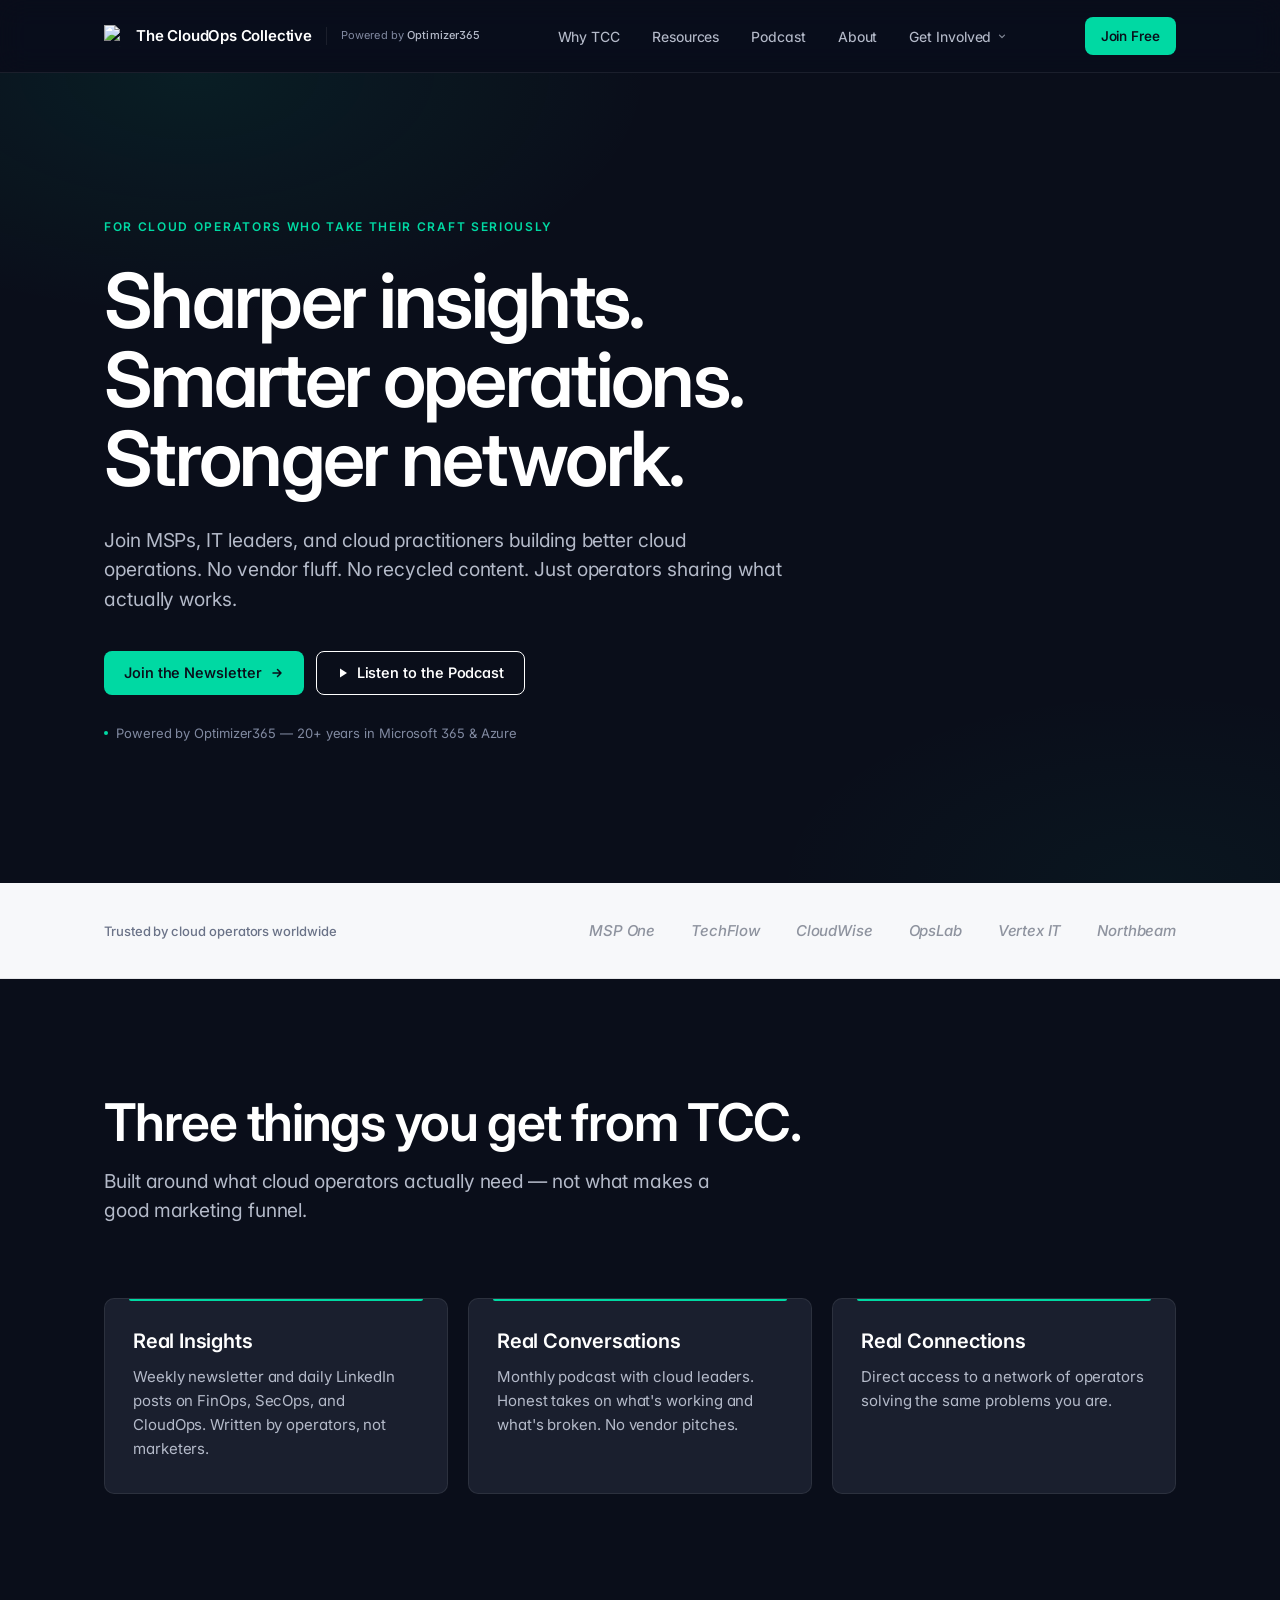
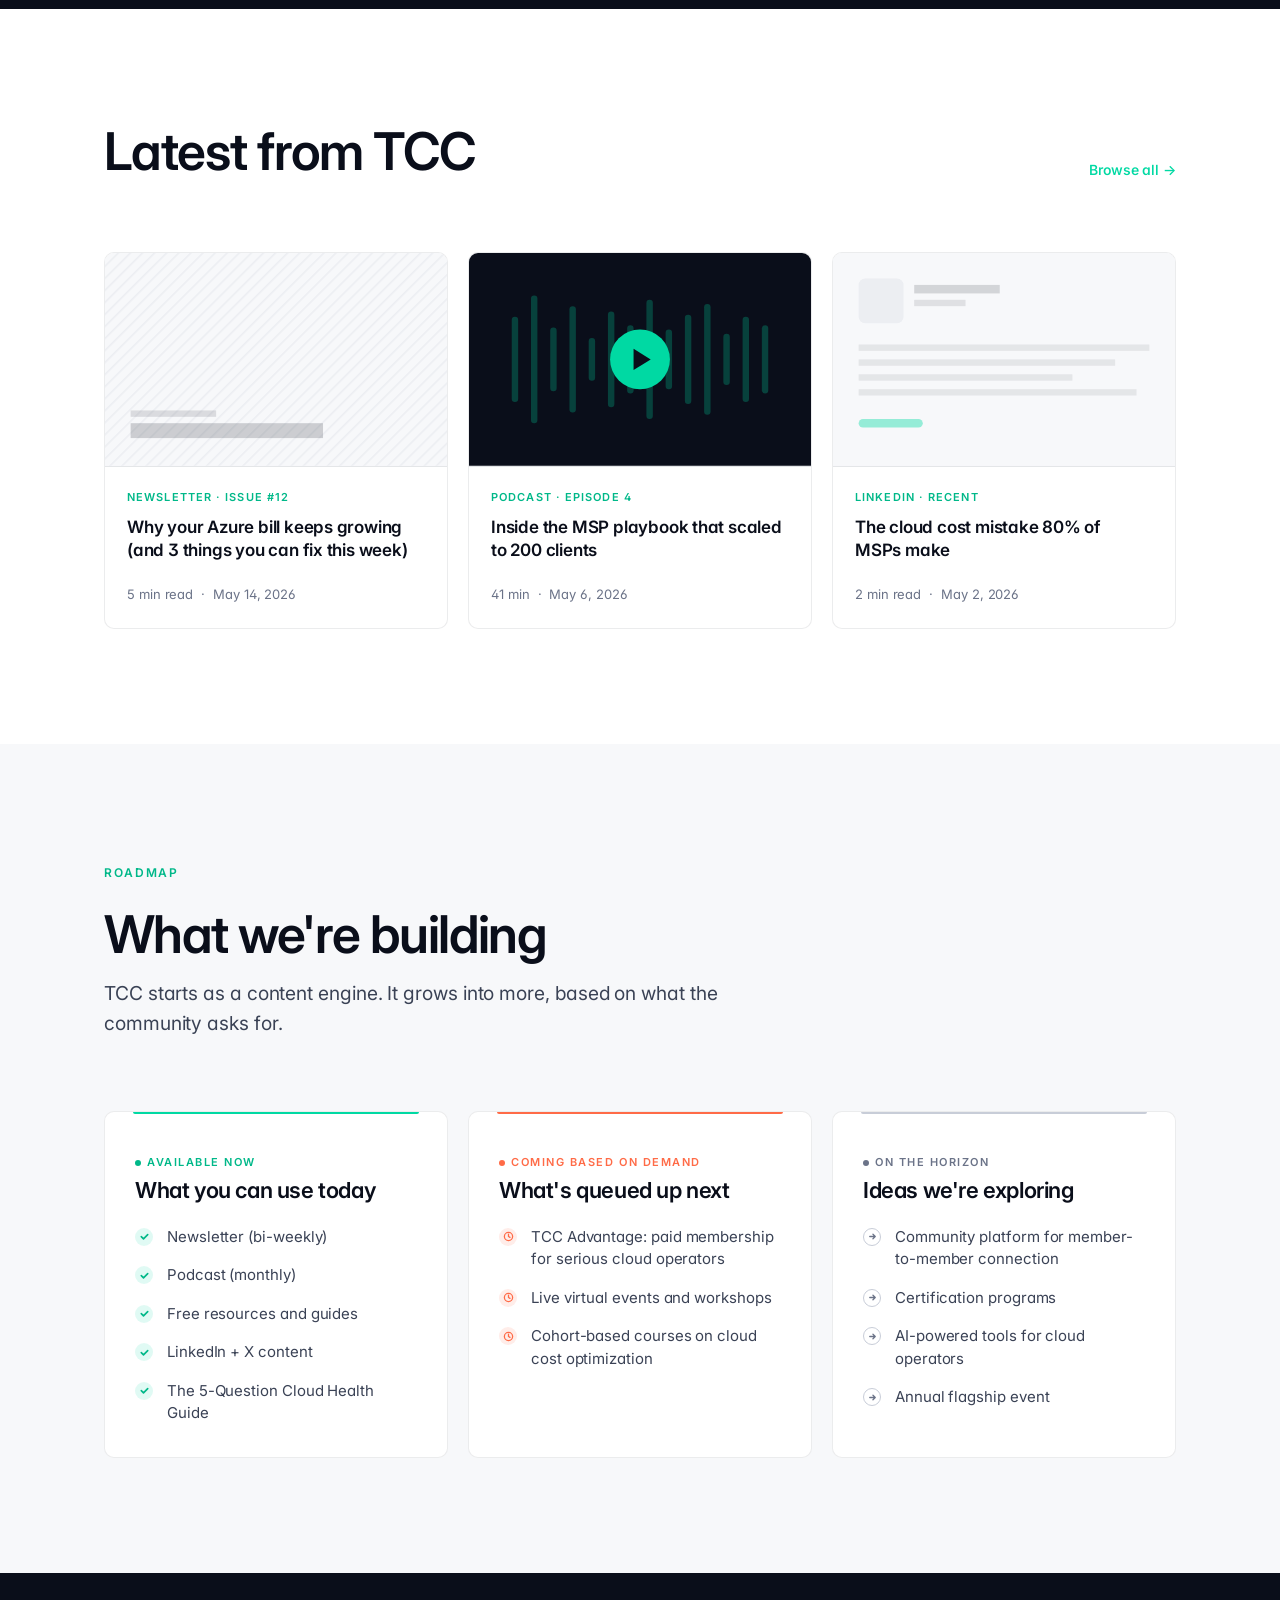
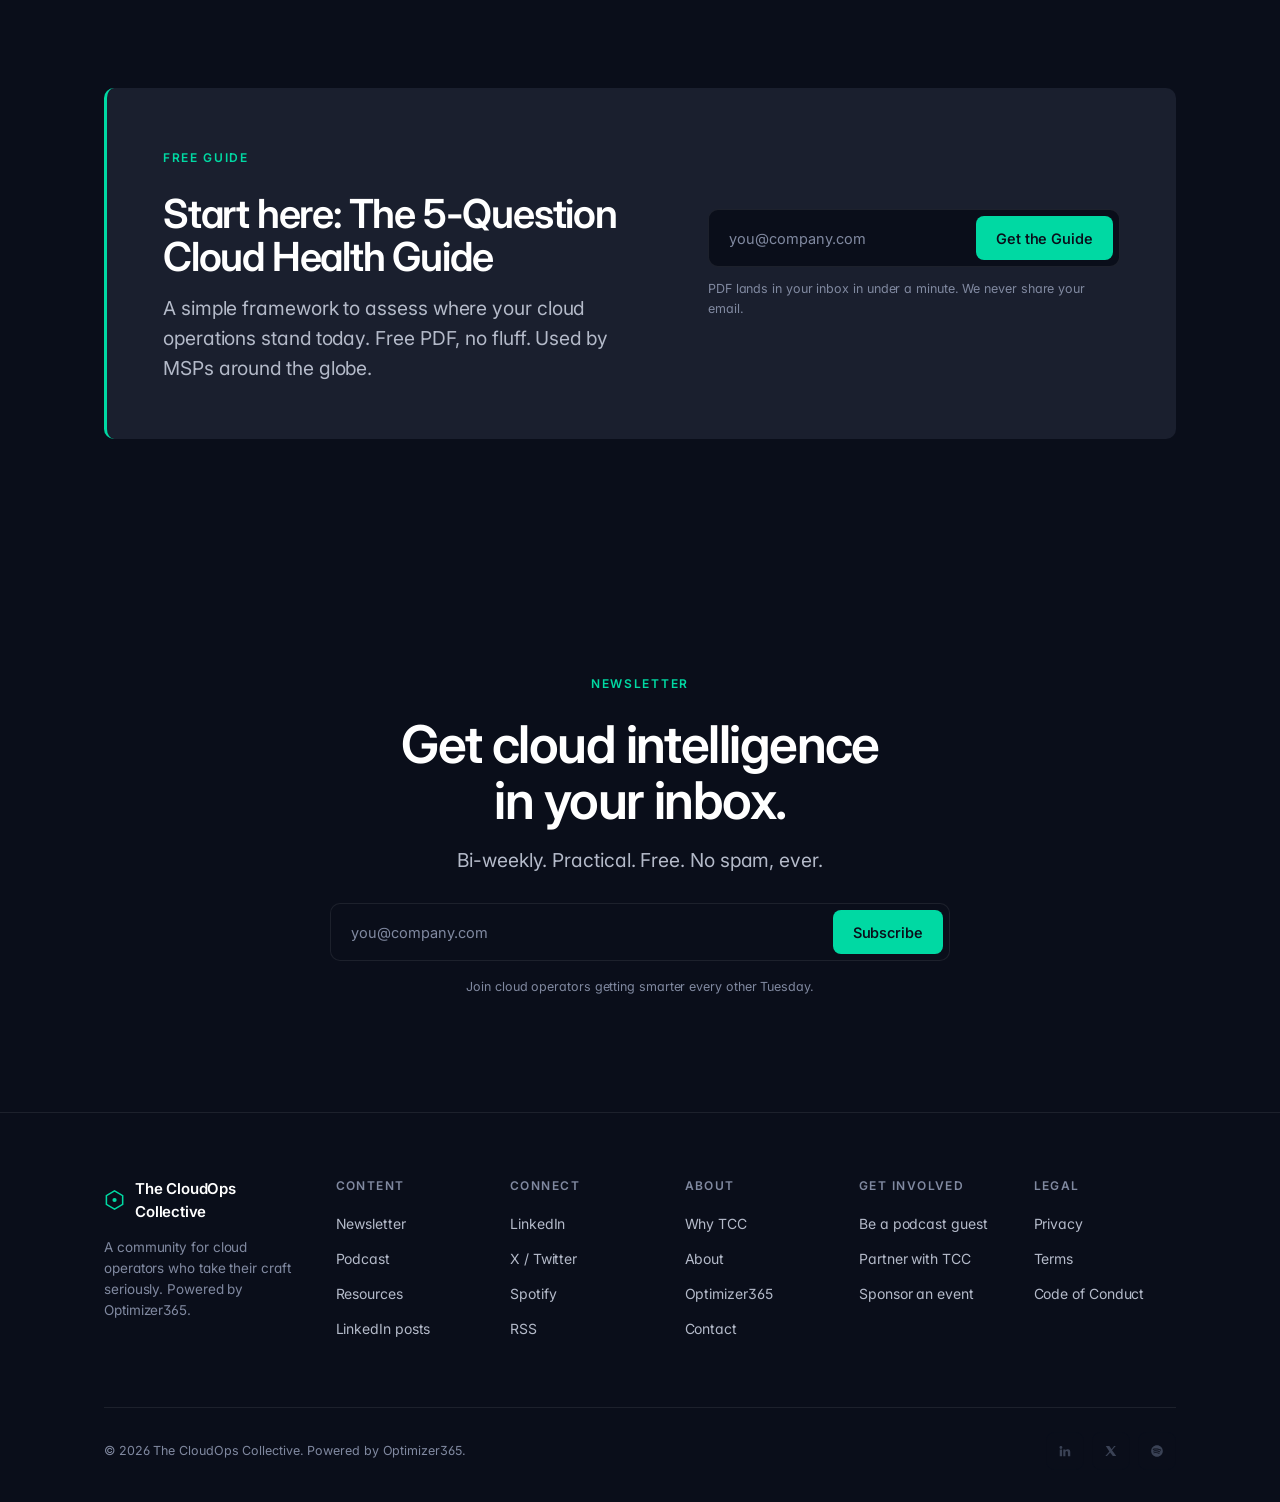
==== commit 31f959bc: "Update index.html" ====
--- a/index.html
+++ b/index.html
@@ -18,10 +18,7 @@
       <div class="nav-brand">
         <a class="nav-logo" href="index.html" aria-label="The CloudOps Collective — Home">
           <span class="logo-mark">
-            <svg viewBox="0 0 22 22" aria-hidden="true">
-              <path d="M11 1.5l8.5 4.9v9.2L11 20.5 2.5 15.6V6.4L11 1.5z" fill="none" stroke="#00D9A3" stroke-width="1.6"/>
-              <circle cx="11" cy="11" r="2.2" fill="#00D9A3"/>
-            </svg>
+            <img src="https://raw.githubusercontent.com/pratham673/tcc/main/AAGrSWy39iY_1781496251395.png" alt="TCC logo" style="width:22px;height:22px;object-fit:contain;display:block;" />
           </span>
           <span>The CloudOps Collective</span>
         </a>
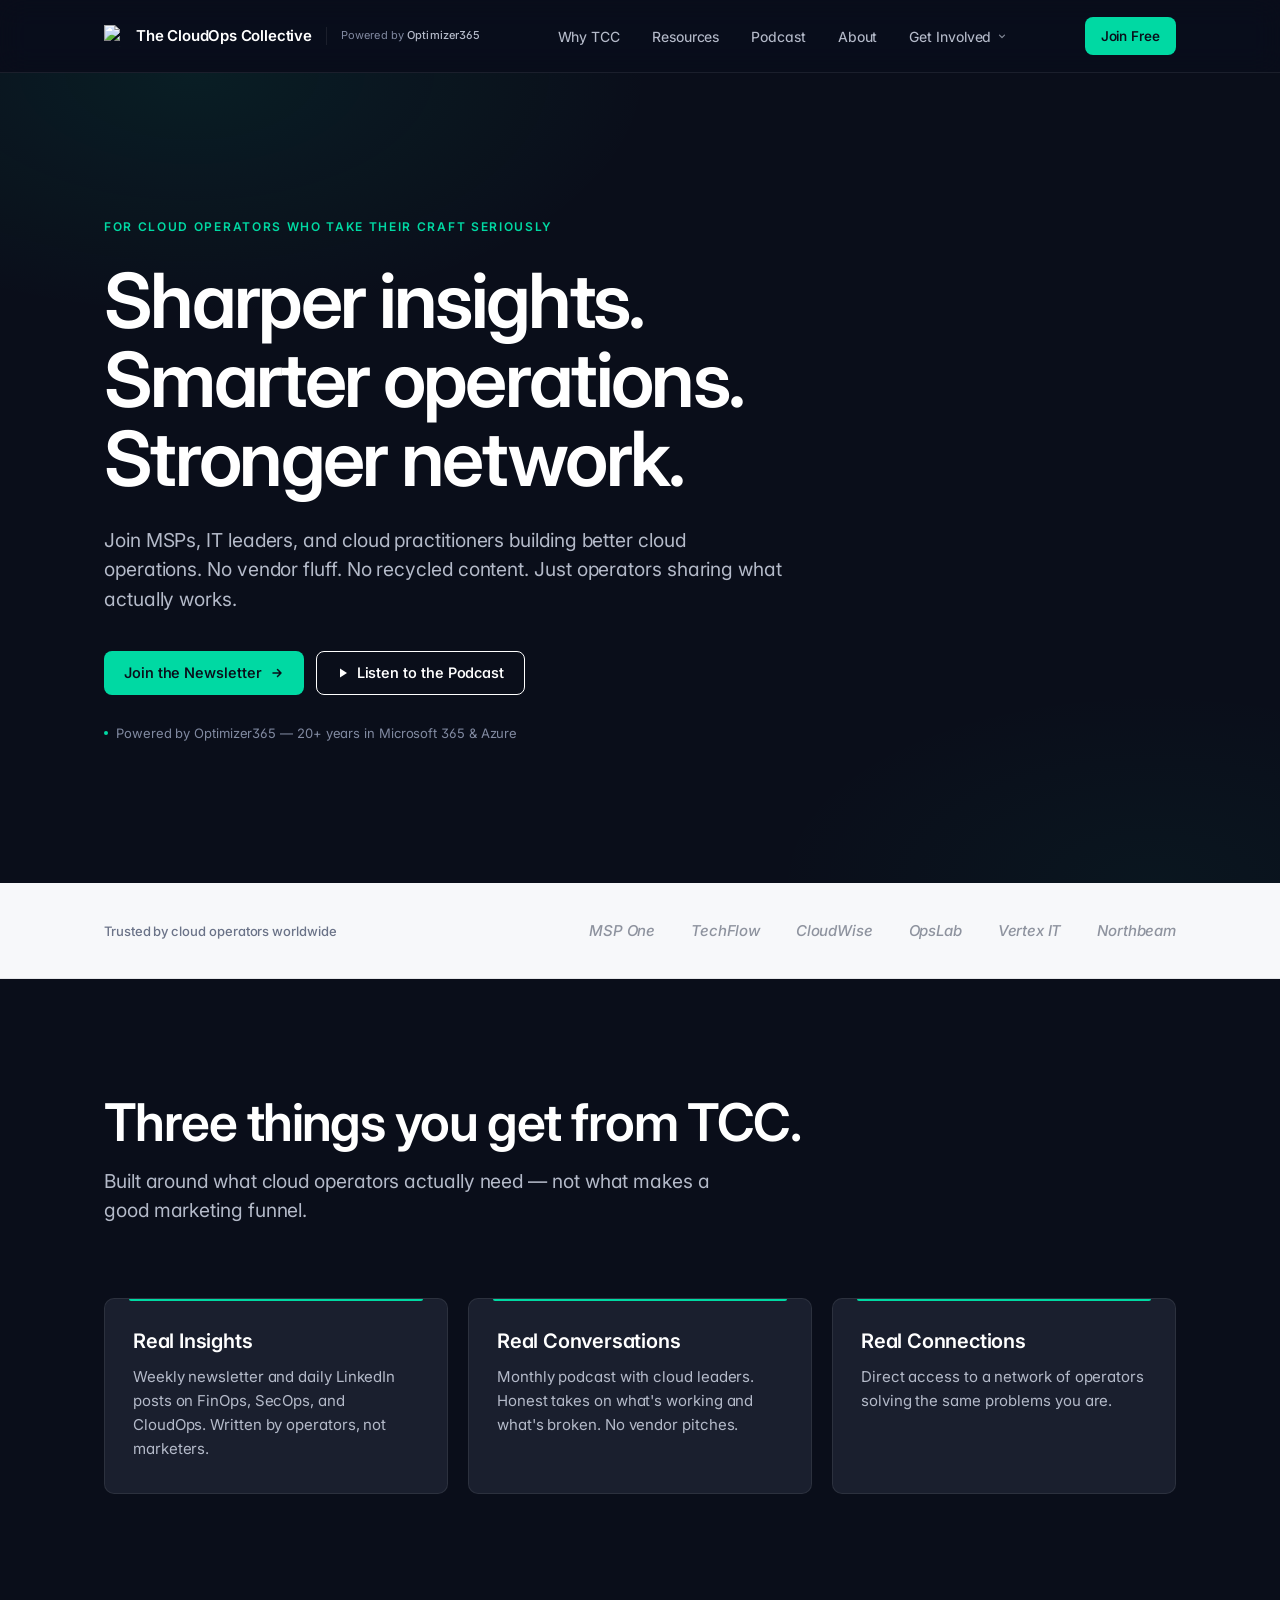
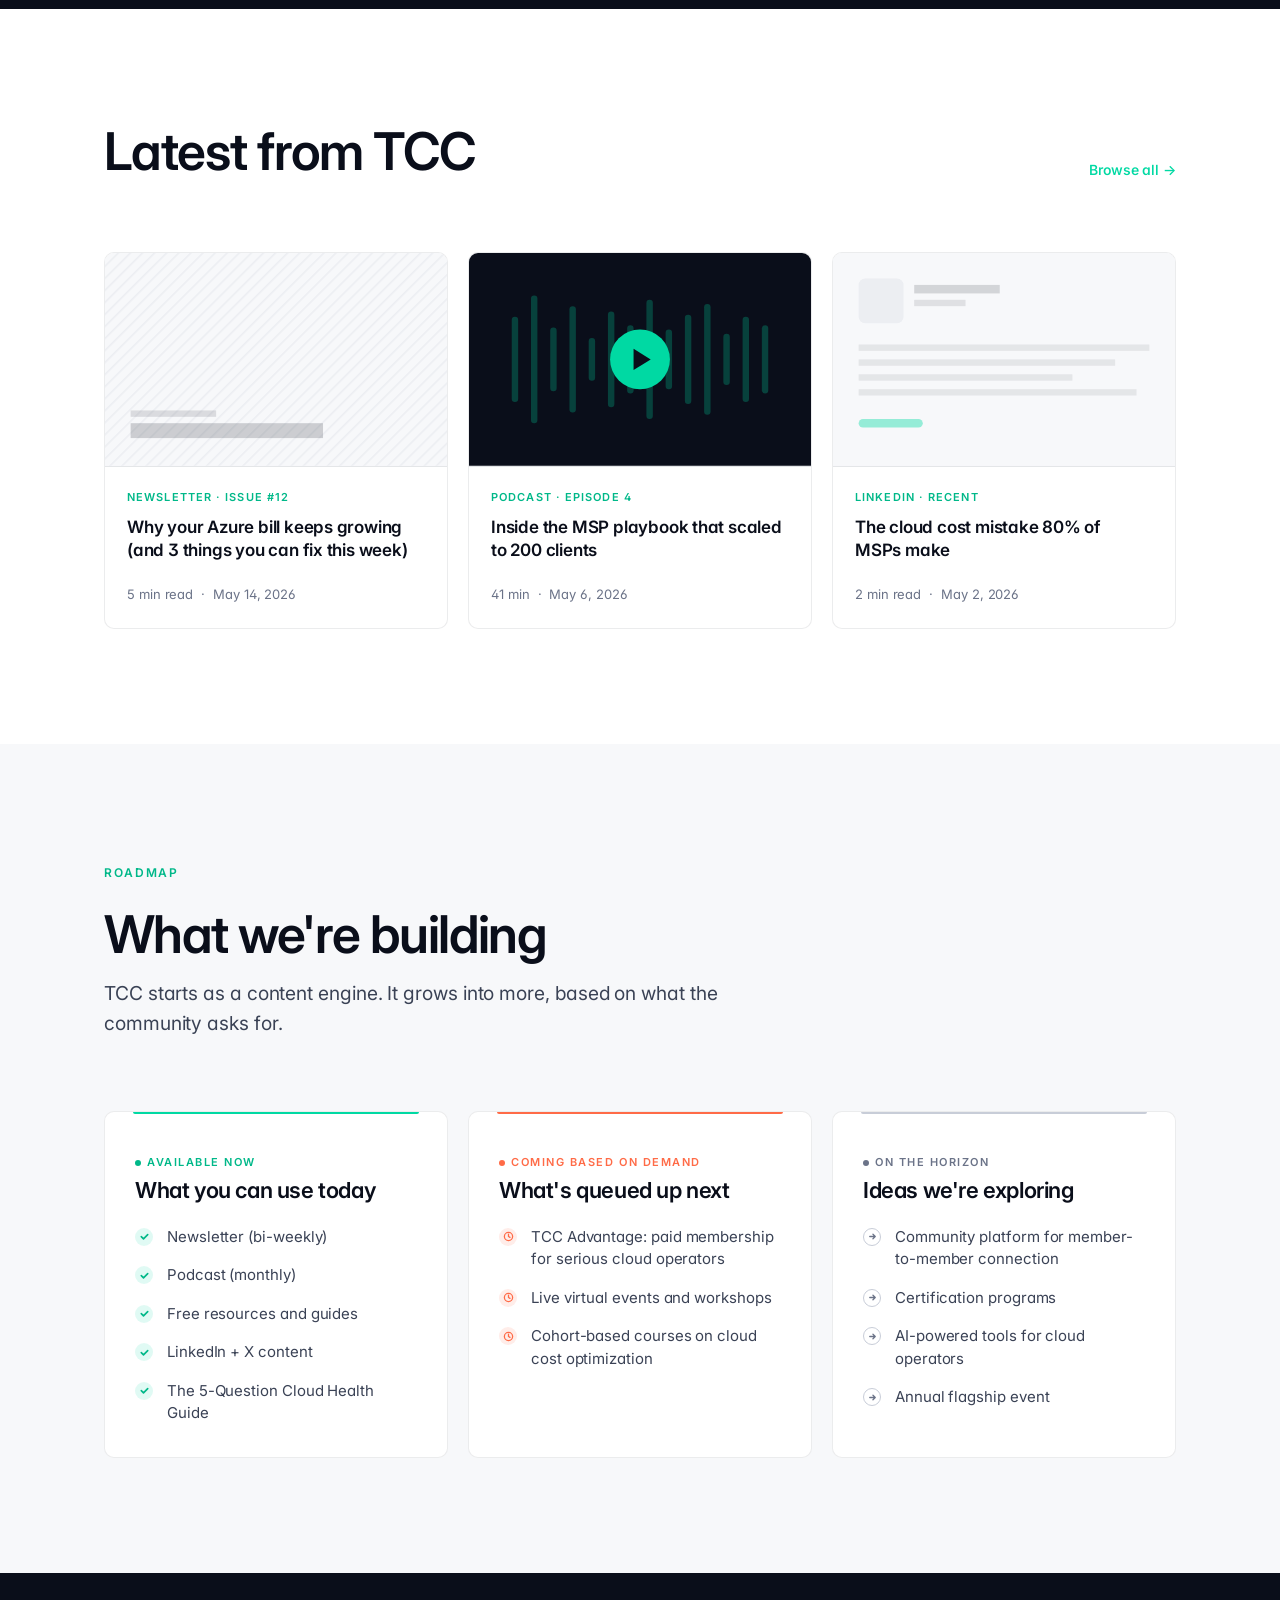
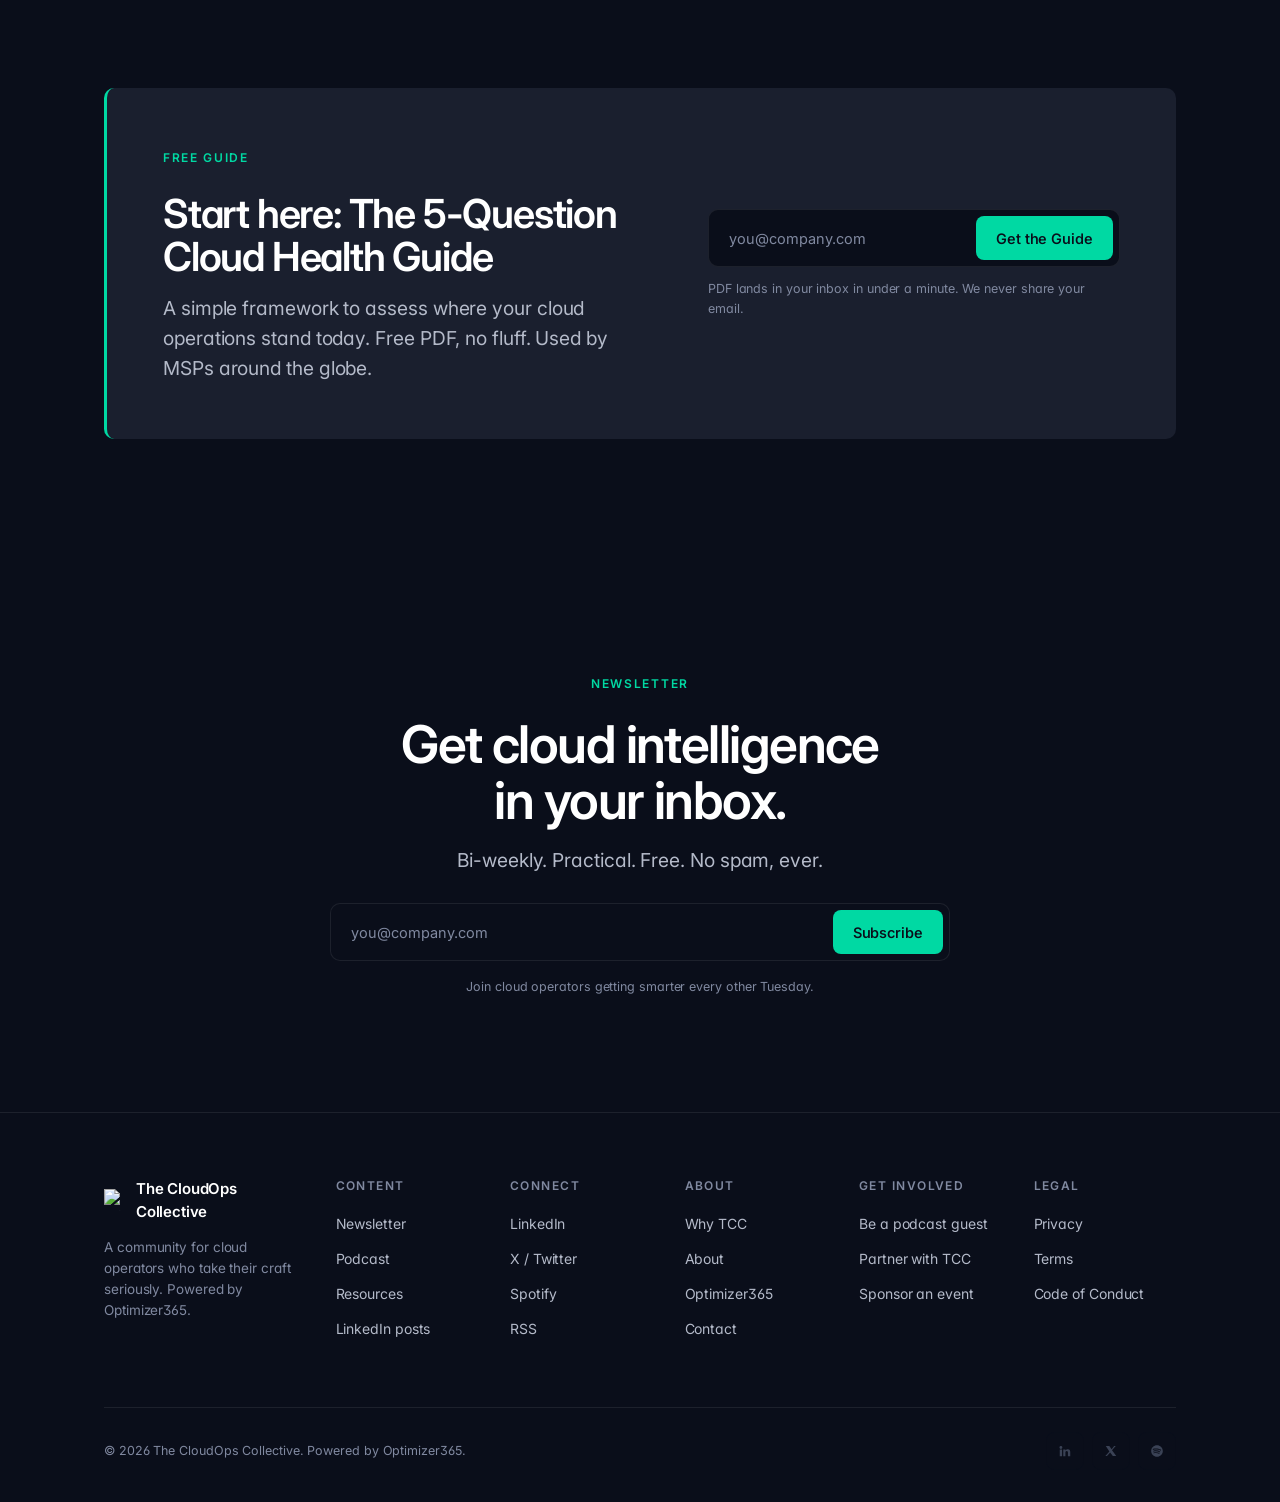
==== commit 3f853c24: "Update index.html" ====
--- a/index.html
+++ b/index.html
@@ -298,11 +298,9 @@
       <div class="footer-grid">
         <div class="footer-brand">
           <a class="nav-logo" href="index.html">
+
             <span class="logo-mark">
-              <svg viewBox="0 0 22 22" aria-hidden="true">
-                <path d="M11 1.5l8.5 4.9v9.2L11 20.5 2.5 15.6V6.4L11 1.5z" fill="none" stroke="#00D9A3" stroke-width="1.6"/>
-                <circle cx="11" cy="11" r="2.2" fill="#00D9A3"/>
-              </svg>
+              <img src="https://raw.githubusercontent.com/pratham673/tcc/main/AAGrSWy39iY_1781496251395.png" alt="TCC logo" style="width:22px;height:22px;object-fit:contain;display:block;" />
             </span>
             <span>The CloudOps Collective</span>
           </a>
